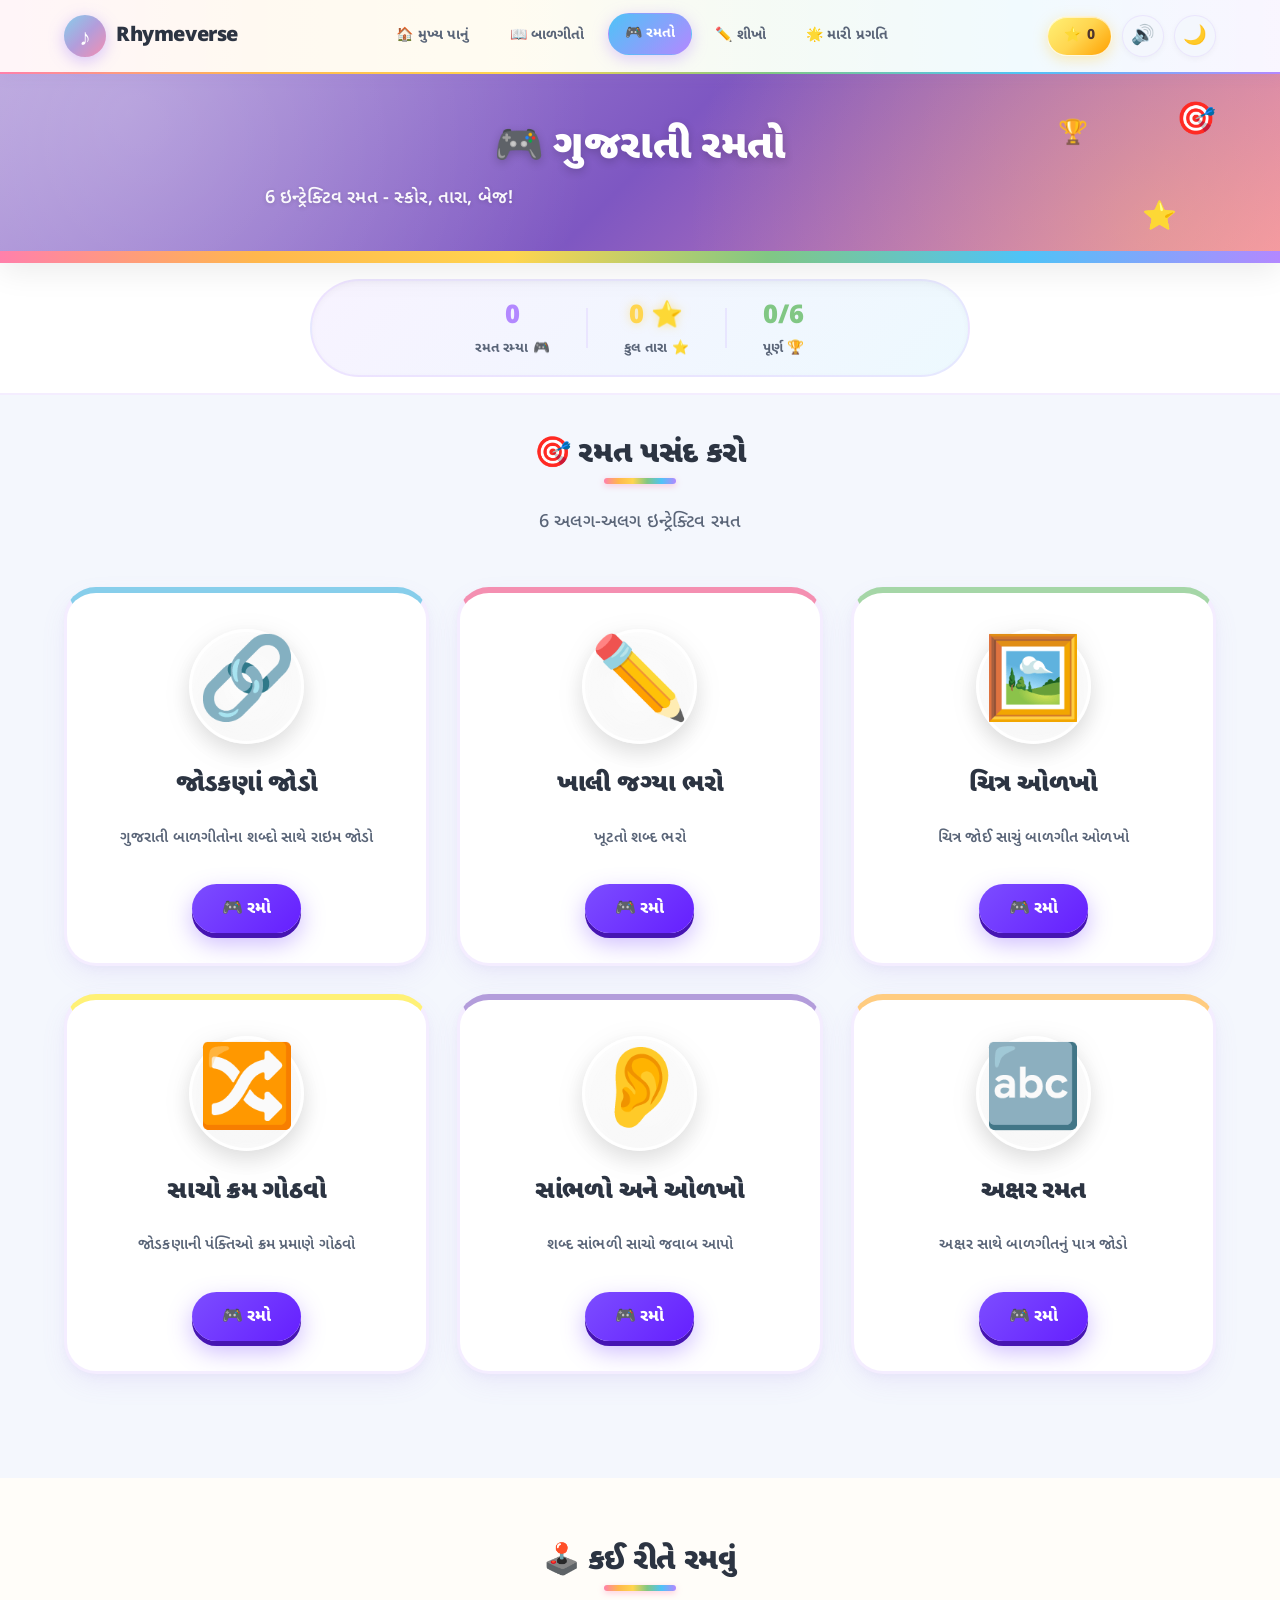
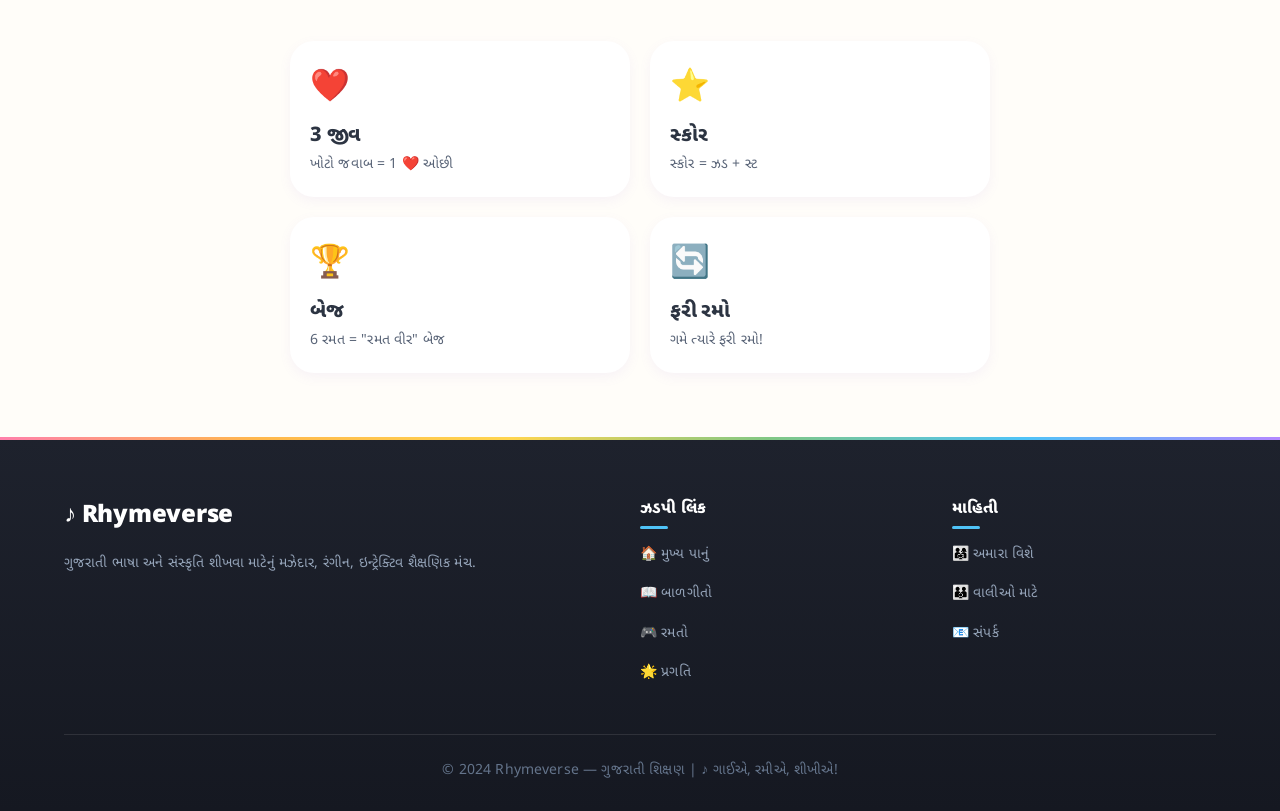
==== frontend/games.html @ 4040db45 "feat: initial commit - RhymeVerse Gujarati educational platform with frontend and backend architectu" ====
<!DOCTYPE html>
<html lang="gu">
<head>
  <meta charset="UTF-8">
  <meta name="viewport" content="width=device-width, initial-scale=1.0">
  <title>રમતો - Rhymeverse</title>
  <link rel="preconnect" href="https://fonts.googleapis.com">
  <link rel="preconnect" href="https://fonts.gstatic.com" crossorigin>
  <link href="https://fonts.googleapis.com/css2?family=Noto+Sans+Gujarati:wght@400;500;600;700;800&family=Noto+Serif+Gujarati:wght@400;700&display=swap" rel="stylesheet">
  <link rel="stylesheet" href="css/main.css">
  <link rel="stylesheet" href="css/animations.css">
  <link rel="stylesheet" href="css/components.css">
  <link rel="stylesheet" href="css/responsive.css">
</head>
<body>

<!-- NAVIGATION -->
<nav class="navbar">
  <div class="container">
    <a href="index.html" class="logo">
      <svg class="logo-icon" viewBox="0 0 40 40" fill="none">
        <circle cx="20" cy="20" r="20" fill="url(#lg4)"/>
        <text x="50%" y="56%" text-anchor="middle" dominant-baseline="middle" font-size="22" fill="white">♪</text>
        <defs><linearGradient id="lg4" x1="0" y1="0" x2="40" y2="40" gradientUnits="userSpaceOnUse">
          <stop stop-color="#87CEEB"/><stop offset="0.5" stop-color="#B39DDB"/><stop offset="1" stop-color="#F48FB1"/>
        </linearGradient></defs>
      </svg>
      Rhymeverse
    </a>
    <ul class="nav-links">
      <li><a href="index.html">🏠 મુખ્ય પાનું</a></li>
      <li><a href="rhymes.html">📖 બાળગીતો</a></li>
      <li><a href="games.html" class="active">🎮 રમતો</a></li>
      <li><a href="rhymes.html#learn">✏️ શીખો</a></li>
      <li><a href="progress.html">🌟 મારી પ્રગતિ</a></li>
    </ul>
    <div class="nav-actions">
      <div class="star-count">⭐ <span class="star-display-count">0</span></div>
      <button class="nav-btn" id="btn-sound" title="ધ્વનિ">🔊</button>
      <button class="nav-btn" id="btn-dark-mode" title="ડાર્ક મોડ">🌙</button>
      <button class="hamburger" id="hamburger" aria-label="Menu">
        <span></span><span></span><span></span>
      </button>
    </div>
  </div>
</nav>
<div class="mobile-menu" id="mobile-menu">
  <div class="mobile-menu-panel">
    <button class="mobile-menu-close" id="mobile-menu-close">✕</button>
    <a href="index.html">🏠 મુખ્ય પાનું</a>
    <a href="rhymes.html">📖 બાળગીતો</a>
    <a href="games.html">🎮 રમતો</a>
    <a href="rhymes.html#learn">✏️ શીખો</a>
    <a href="progress.html">🌟 મારી પ્રગતિ</a>
  </div>
</div>

<!-- PAGE HEADER -->
<div class="page-header" style="background: linear-gradient(135deg, #B39DDB, #7E57C2, #F48FB1);">
  <div class="container">
    <div style="position:relative;z-index:2;">
      <h1 style="font-size:2.5rem;">🎮 ગુજરાતી રમતો</h1>
      <p>6 ઇન્ટ્રેક્ટિવ રમત - સ્કોર, તારા, બેજ!</p>
    </div>
    <!-- Floating game icons -->
    <div style="position:absolute;top:20px;right:5%;font-size:32px;animation:float 3s ease-in-out infinite;">🎯</div>
    <div style="position:absolute;top:40px;right:15%;font-size:24px;animation:float 3s ease-in-out infinite 1s;">🏆</div>
    <div style="position:absolute;bottom:20px;right:8%;font-size:28px;animation:float 4s ease-in-out infinite 0.5s;">⭐</div>
  </div>
</div>

<!-- SCORE SUMMARY -->
<div class="game-hud-bar">
  <div class="container">
    <div class="game-hud-inner">
      <div style="text-align:center;">
        <div style="font-size:1.6rem;font-weight:900;color:var(--lavender);" id="total-games-played">0</div>
        <div style="font-size:0.85rem;font-weight:700;color:var(--text-secondary);">રમત રમ્યા 🎮</div>
      </div>
      <div style="width:2px;height:40px;background:var(--border-color);"></div>
      <div style="text-align:center;">
        <div style="font-size:1.6rem;font-weight:900;color:var(--yellow);text-shadow:0 0 10px rgba(255,213,79,0.5);" id="total-stars-games">0 ⭐</div>
        <div style="font-size:0.85rem;font-weight:700;color:var(--text-secondary);">કુલ તારા ⭐</div>
      </div>
      <div style="width:2px;height:40px;background:var(--border-color);"></div>
      <div style="text-align:center;">
        <div style="font-size:1.6rem;font-weight:900;color:var(--mint);" id="games-completed-count">0/6</div>
        <div style="font-size:0.85rem;font-weight:700;color:var(--text-secondary);">પૂર્ણ 🏆</div>
      </div>
    </div>
  </div>
</div>

<!-- GAMES GRID -->
<section style="background:var(--bg-secondary);padding:40px 0;">
  <div class="container">
    <div class="section-header">
      <h2 class="section-title">🎯 રમત પસંદ કરો</h2>
      <p class="section-subtitle">6 અલગ-અલગ ઇન્ટ્રેક્ટિવ રમત</p>
    </div>
    <div class="cards-grid stagger" id="games-grid">
      <!-- Filled by games.js -->
    </div>
  </div>
</section>

<!-- GAME AREA (hidden until a game is selected) -->
<section style="background:var(--bg-secondary);padding:0 0 64px;" id="game-area-section">
  <div class="container">
    <div id="game-area" style="display:none;"></div>
  </div>
</section>

<!-- HOW TO PLAY -->
<section style="background:var(--bg-primary);padding:64px 0;">
  <div class="container">
    <div class="section-header">
      <h2 class="section-title">🕹️ કઈ રીતે રમવું</h2>
    </div>
    <div style="display:grid;grid-template-columns:repeat(2,1fr);gap:20px;max-width:700px;margin:0 auto;">
      <div style="background:var(--bg-card);border-radius:var(--radius-lg);padding:20px;box-shadow:var(--shadow-sm);">
        <div style="font-size:32px;margin-bottom:8px;">❤️</div>
        <h4 style="color:var(--text-primary);margin-bottom:4px;">3 જીવ</h4>
        <p style="color:var(--text-secondary);font-size:0.875rem;">ખોટો જવાબ = 1 ❤️ ઓછી</p>
      </div>
      <div style="background:var(--bg-card);border-radius:var(--radius-lg);padding:20px;box-shadow:var(--shadow-sm);">
        <div style="font-size:32px;margin-bottom:8px;">⭐</div>
        <h4 style="color:var(--text-primary);margin-bottom:4px;">સ્કોર</h4>
        <p style="color:var(--text-secondary);font-size:0.875rem;">સ્કોર = ઝડ + સ્ટ</p>
      </div>
      <div style="background:var(--bg-card);border-radius:var(--radius-lg);padding:20px;box-shadow:var(--shadow-sm);">
        <div style="font-size:32px;margin-bottom:8px;">🏆</div>
        <h4 style="color:var(--text-primary);margin-bottom:4px;">બેજ</h4>
        <p style="color:var(--text-secondary);font-size:0.875rem;">6 રમત = "રમત વીર" બેજ</p>
      </div>
      <div style="background:var(--bg-card);border-radius:var(--radius-lg);padding:20px;box-shadow:var(--shadow-sm);">
        <div style="font-size:32px;margin-bottom:8px;">🔄</div>
        <h4 style="color:var(--text-primary);margin-bottom:4px;">ફરી રમો</h4>
        <p style="color:var(--text-secondary);font-size:0.875rem;">ગમે ત્યારે ફરી રમો!</p>
      </div>
    </div>
  </div>
</section>

<!-- FOOTER -->
<footer class="footer">
  <div class="container">
    <div class="footer-grid">
      <div>
        <div class="footer-logo">♪ Rhymeverse</div>
        <p class="footer-desc">ગુજરાતી ભાષા અને સંસ્કૃતિ શીખવા માટેનું મઝેદાર, રંગીન, ઇન્ટ્રેક્ટિવ શૈક્ષણિક મંચ.</p>
      </div>
      <div>
        <div class="footer-heading">ઝડપી લિંક</div>
        <ul class="footer-links">
          <li><a href="index.html">🏠 મુખ્ય પાનું</a></li>
          <li><a href="rhymes.html">📖 બાળગીતો</a></li>
          <li><a href="games.html">🎮 રમતો</a></li>
          <li><a href="progress.html">🌟 પ્રગતિ</a></li>
        </ul>
      </div>
      <div>
        <div class="footer-heading">માહિતી</div>
        <ul class="footer-links">
          <li><a href="#">👨‍👩‍👧 અમારા વિશે</a></li>
          <li><a href="#">👪 વાલીઓ માટે</a></li>
          <li><a href="#">📧 સંપર્ક</a></li>
        </ul>
      </div>
    </div>
    <div class="footer-bottom">
      &copy; 2024 Rhymeverse &mdash; ગુજરાતી શિક્ષણ | ♪ ગાઈએ, રમીએ, શીખીએ!
    </div>
  </div>
</footer>

<script src="js/data.js?v=2"></script>
<script src="js/app.js?v=2"></script>
<script src="js/components.js?v=2"></script>
<script src="js/games.js?v=2"></script>
<script>
  document.addEventListener('DOMContentLoaded', function() {
    // Update stats display
    const state = App.getState();
    const completedGames = Object.keys(state.completedGames || {});

    document.getElementById('total-games-played').textContent = completedGames.length;
    document.getElementById('total-stars-games').textContent = state.stars + ' ⭐';
    document.getElementById('games-completed-count').textContent = `${completedGames.length}/6`;
  });
</script>
</body>
</html>
---- frontend/css/main.css ----
/* main.css - Global styles, variables, typography */

@import url('https://fonts.googleapis.com/css2?family=Noto+Sans+Gujarati:wght@400;500;600;700;800;900&family=Noto+Serif+Gujarati:wght@400;700&display=swap');

:root {
  /* Playful Rainbow Pastel Palette */
  --sky: #4FC3F7;
  --sky-hover: #29B6F6;
  --sky-light: #E1F5FE;
  
  --lavender: #B388FF;
  --lavender-hover: #9575CD;
  --lavender-light: #EDE7F6;
  
  --pink: #FF80AB;
  --pink-hover: #FF4081;
  --pink-light: #FCE4EC;
  
  --yellow: #FFD54F;
  --yellow-hover: #FFCA28;
  --yellow-light: #FFF9C4;
  
  --mint: #81C784;
  --mint-hover: #66BB6A;
  --mint-light: #E8F5E9;
  
  --orange: #FFB74D;
  --orange-hover: #FFA726;
  --orange-light: #FFF3E0;
  
  --purple: #EA80FC;
  --peach: #FFCC80;
  --red: #FF8A80;
  --teal: #4DD0E1;
  --white: #FFFFFF;
  --dark: #2A2F3D;

  /* Typography */
  --font-guj: 'Noto Sans Gujarati', 'Noto Serif Gujarati', sans-serif;
  --font-size-xs: 0.75rem;
  --font-size-sm: 0.875rem;
  --font-size-md: 1rem;
  --font-size-lg: 1.125rem;
  --font-size-xl: 1.25rem;
  --font-size-2xl: 1.5rem;
  --font-size-3xl: 1.875rem;
  --font-size-4xl: 2.25rem;
  --font-size-5xl: 3.25rem;

  /* Squircles & Playful Shapes */
  --radius-xs: 6px;
  --radius-sm: 10px;
  --radius-md: 16px;
  --radius-lg: 24px;
  --radius-xl: 32px;
  --radius-full: 9999px;

  /* Soft Multi-Layer Colored Shadows */
  --shadow-sm: 0 4px 12px rgba(147, 112, 219, 0.08);
  --shadow-md: 0 10px 28px -4px rgba(147, 112, 219, 0.12), 0 4px 10px -2px rgba(147, 112, 219, 0.06);
  --shadow-lg: 0 18px 42px -6px rgba(147, 112, 219, 0.18), 0 8px 18px -4px rgba(147, 112, 219, 0.1);
  --shadow-xl: 0 24px 60px -8px rgba(147, 112, 219, 0.22);
  --shadow-glow: 0 0 25px rgba(179, 136, 255, 0.4);

  --transition: 0.28s cubic-bezier(0.34, 1.3, 0.64, 1);
  --transition-smooth: 0.3s ease;

  /* Light mode defaults */
  --bg-primary: #FFFDF9;
  --bg-secondary: #F4F7FD;
  --bg-card: #FFFFFF;
  --text-primary: #2C3442;
  --text-secondary: #5A6578;
  --text-muted: #8E9AAB;
  --border-color: rgba(179, 136, 255, 0.15);
  --border-color-hover: rgba(179, 136, 255, 0.4);
  --nav-bg: rgba(255, 255, 255, 0.92);

  /* Rainbow Accents */
  --rainbow-bar: linear-gradient(90deg, #FF80AB 0%, #FFB74D 20%, #FFD54F 40%, #81C784 60%, #4FC3F7 80%, #B388FF 100%);
  --rainbow-soft: linear-gradient(135deg, rgba(255,128,171,0.12) 0%, rgba(255,213,79,0.12) 25%, rgba(129,199,132,0.12) 50%, rgba(79,195,247,0.12) 75%, rgba(179,136,255,0.12) 100%);
  --hero-gradient: linear-gradient(135deg, #7C4DFF 0%, #448AFF 35%, #00E5FF 70%, #69F0AE 100%);
  --page-gradient: linear-gradient(135deg, #7C4DFF 0%, #B388FF 40%, #FF80AB 100%);
}

/* Dark mode: magical starry night */
body.dark-mode {
  --bg-primary: #151324;
  --bg-secondary: #1E1A34;
  --bg-card: #272242;
  --text-primary: #F8FAFC;
  --text-secondary: #CBD5E1;
  --text-muted: #94A3B8;
  --border-color: rgba(179, 136, 255, 0.22);
  --border-color-hover: rgba(179, 136, 255, 0.5);
  --nav-bg: rgba(21, 19, 36, 0.94);
  --hero-gradient: linear-gradient(135deg, #241D4F 0%, #1A284E 50%, #1F384C 100%);
  --page-gradient: linear-gradient(135deg, #2A1B54 0%, #3B205A 50%, #4A244E 100%);
  --shadow-sm: 0 4px 14px rgba(0,0,0,0.3);
  --shadow-md: 0 10px 30px rgba(0,0,0,0.45);
  --shadow-lg: 0 18px 45px rgba(0,0,0,0.55);
}

/* Large text mode */
body.large-text {
  font-size: 115%;
}

*, *::before, *::after {
  box-sizing: border-box;
  margin: 0;
  padding: 0;
}

html {
  scroll-behavior: smooth;
}

body {
  font-family: var(--font-guj);
  background-color: var(--bg-primary);
  background-image: radial-gradient(circle at 18px 18px, rgba(179, 136, 255, 0.05) 2px, transparent 0);
  background-size: 36px 36px;
  color: var(--text-primary);
  line-height: 1.7;
  letter-spacing: 0.01em;
  text-rendering: optimizeLegibility;
  -webkit-font-smoothing: antialiased;
  transition: background-color var(--transition-smooth), color var(--transition-smooth);
  overflow-x: hidden;
}

/* Typography */
h1, h2, h3, h4, h5, h6 {
  font-family: var(--font-guj);
  font-weight: 800;
  line-height: 1.3;
  color: var(--text-primary);
  letter-spacing: -0.01em;
}

h1 { font-size: var(--font-size-4xl); }
h2 { font-size: var(--font-size-3xl); }
h3 { font-size: var(--font-size-2xl); }
h4 { font-size: var(--font-size-xl); }
h5 { font-size: var(--font-size-lg); }
h6 { font-size: var(--font-size-md); }

p { color: var(--text-secondary); }

a {
  text-decoration: none;
  color: inherit;
  transition: color var(--transition);
}

img { max-width: 100%; display: block; }

button {
  font-family: var(--font-guj);
  cursor: pointer;
  border: none;
  outline: none;
  transition: all var(--transition);
  user-select: none;
}

button:focus-visible {
  outline: 3px solid var(--lavender);
  outline-offset: 3px;
}

/* Layout */
.container {
  max-width: 1200px;
  margin: 0 auto;
  padding: 0 24px;
}

section {
  padding: 64px 0;
}

/* Navigation Bar with Rainbow Accent */
.navbar {
  position: sticky;
  top: 0;
  z-index: 1000;
  background: var(--nav-bg);
  backdrop-filter: blur(16px);
  -webkit-backdrop-filter: blur(16px);
  border-bottom: 2px solid transparent;
  background-image: linear-gradient(var(--nav-bg), var(--nav-bg)), var(--rainbow-bar);
  background-origin: border-box;
  background-clip: padding-box, border-box;
  box-shadow: var(--shadow-sm);
  transition: background var(--transition);
}

.navbar .container {
  display: flex;
  align-items: center;
  gap: 16px;
  height: 72px;
}

.logo {
  display: flex;
  align-items: center;
  gap: 10px;
  font-size: var(--font-size-xl);
  font-weight: 900;
  color: var(--text-primary);
  text-decoration: none;
  flex-shrink: 0;
  letter-spacing: -0.02em;
  transition: transform var(--transition);
}

.logo:hover {
  transform: scale(1.05);
}

.logo-icon {
  width: 42px;
  height: 42px;
  filter: drop-shadow(0 4px 8px rgba(124, 77, 255, 0.3));
  transition: transform 0.4s ease;
}

.logo:hover .logo-icon {
  transform: rotate(15deg) scale(1.1);
}

.nav-links {
  display: flex;
  align-items: center;
  gap: 6px;
  list-style: none;
  flex: 1;
  justify-content: center;
}

.nav-links a {
  display: inline-flex;
  align-items: center;
  gap: 6px;
  padding: 8px 16px;
  border-radius: var(--radius-full);
  font-size: var(--font-size-sm);
  font-weight: 700;
  color: var(--text-secondary);
  transition: all var(--transition);
  border: 1px solid transparent;
}

.nav-links a:hover {
  color: var(--lavender-hover);
  background: var(--lavender-light);
  transform: translateY(-2px);
}

.nav-links a.active {
  background: linear-gradient(135deg, #4FC3F7 0%, #B388FF 100%);
  color: #fff;
  box-shadow: 0 4px 16px rgba(179, 136, 255, 0.4);
  transform: translateY(-2px);
}

.nav-actions {
  display: flex;
  align-items: center;
  gap: 10px;
  flex-shrink: 0;
}

.nav-btn {
  display: flex;
  align-items: center;
  justify-content: center;
  width: 42px;
  height: 42px;
  border-radius: var(--radius-full);
  background: var(--bg-secondary);
  font-size: 19px;
  transition: all var(--transition);
  border: 1.5px solid var(--border-color);
  box-shadow: 0 2px 6px rgba(0,0,0,0.04);
}

.nav-btn:hover {
  background: var(--lavender-light);
  border-color: var(--lavender);
  transform: translateY(-2px) scale(1.08);
  box-shadow: var(--shadow-sm);
}

.nav-btn:active {
  transform: translateY(1px) scale(0.95);
}

.hamburger {
  display: none;
  flex-direction: column;
  gap: 5px;
  width: 42px;
  height: 42px;
  align-items: center;
  justify-content: center;
  border-radius: var(--radius-md);
  background: var(--bg-secondary);
  border: 1.5px solid var(--border-color);
}

.hamburger span {
  display: block;
  width: 22px;
  height: 2.5px;
  background: var(--text-primary);
  border-radius: 2px;
  transition: all var(--transition);
}

/* Mobile menu */
.mobile-menu {
  display: none;
  position: fixed;
  inset: 0;
  background: rgba(21, 19, 36, 0.6);
  backdrop-filter: blur(8px);
  z-index: 1200;
}

.mobile-menu.open {
  display: block;
}

.mobile-menu-panel {
  position: absolute;
  top: 0;
  right: 0;
  width: 300px;
  height: 100%;
  background: var(--bg-card);
  box-shadow: var(--shadow-xl);
  padding: 28px 24px;
  display: flex;
  flex-direction: column;
  gap: 10px;
  animation: slideInRight 0.35s cubic-bezier(0.34, 1.3, 0.64, 1);
  border-left: 3px solid var(--lavender);
}

.mobile-menu-panel a {
  display: flex;
  align-items: center;
  gap: 10px;
  padding: 14px 18px;
  border-radius: var(--radius-md);
  font-size: var(--font-size-md);
  font-weight: 700;
  color: var(--text-primary);
  transition: all var(--transition);
  background: var(--bg-secondary);
}

.mobile-menu-panel a:hover {
  background: linear-gradient(135deg, var(--sky-light), var(--lavender-light));
  color: var(--lavender-hover);
  transform: translateX(-4px);
}

.mobile-menu-close {
  align-self: flex-end;
  background: var(--bg-secondary);
  border: 1.5px solid var(--border-color);
  border-radius: var(--radius-full);
  width: 38px;
  height: 38px;
  font-size: 18px;
  cursor: pointer;
  margin-bottom: 16px;
  color: var(--text-primary);
  display: flex;
  align-items: center;
  justify-content: center;
  transition: all var(--transition);
}

.mobile-menu-close:hover {
  background: var(--pink-light);
  color: var(--pink);
  transform: rotate(90deg);
}

/* Hero Section */
.hero {
  position: relative;
  background: radial-gradient(circle at 85% 20%, rgba(255, 213, 79, 0.35) 0%, transparent 45%),
              radial-gradient(circle at 15% 80%, rgba(255, 128, 171, 0.3) 0%, transparent 45%),
              linear-gradient(135deg, #7C4DFF 0%, #448AFF 40%, #00E5FF 75%, #69F0AE 100%);
  background-size: 150% 150%;
  animation: rainbowShift 16s ease infinite;
  overflow: hidden;
  padding: 80px 0 100px;
  min-height: 600px;
  display: flex;
  align-items: center;
}

.hero::after {
  content: '';
  position: absolute;
  bottom: 0;
  left: 0;
  right: 0;
  height: 24px;
  background: radial-gradient(ellipse at 50% 100%, rgba(255, 255, 255, 0.25) 0%, transparent 70%);
  pointer-events: none;
}

.hero-content {
  display: grid;
  grid-template-columns: 1.1fr 0.9fr;
  gap: 48px;
  align-items: center;
}

.hero-text {
  z-index: 2;
}

.hero-badge {
  display: inline-flex;
  align-items: center;
  gap: 8px;
  background: rgba(255, 255, 255, 0.25);
  backdrop-filter: blur(12px);
  -webkit-backdrop-filter: blur(12px);
  border: 1.5px solid rgba(255, 255, 255, 0.6);
  border-radius: var(--radius-full);
  padding: 8px 22px;
  font-size: var(--font-size-sm);
  font-weight: 700;
  color: #FFFFFF;
  margin-bottom: 20px;
  box-shadow: 0 4px 16px rgba(0, 0, 0, 0.1);
  animation: slideIn 0.6s ease;
}

.hero-title {
  font-size: 3.5rem;
  font-weight: 900;
  color: #FFFFFF;
  text-shadow: 0 4px 16px rgba(44, 28, 92, 0.35);
  margin-bottom: 18px;
  letter-spacing: -0.02em;
  line-height: 1.25;
  animation: slideIn 0.6s ease 0.1s both;
}

.hero-subtitle {
  font-size: 1.35rem;
  color: rgba(255, 255, 255, 0.95);
  text-shadow: 0 2px 6px rgba(0, 0, 0, 0.15);
  margin-bottom: 34px;
  font-weight: 600;
  line-height: 1.6;
  animation: slideIn 0.6s ease 0.2s both;
}

.hero-buttons {
  display: flex;
  gap: 18px;
  flex-wrap: wrap;
  animation: slideIn 0.6s ease 0.3s both;
}

.btn-hero-learn {
  background: linear-gradient(135deg, #00E676 0%, #00C853 100%);
  color: #FFFFFF !important;
  box-shadow: 0 6px 0 #009624, 0 12px 28px rgba(0, 200, 83, 0.45);
  font-size: 1.15rem;
  padding: 16px 36px;
  border-radius: var(--radius-full);
}

.btn-hero-learn:hover {
  background: linear-gradient(135deg, #69F0AE 0%, #00E676 100%);
  transform: translateY(-4px) scale(1.04);
  box-shadow: 0 10px 0 #009624, 0 18px 36px rgba(0, 200, 83, 0.55);
}

.btn-hero-learn:active {
  transform: translateY(4px) scale(0.98);
  box-shadow: 0 2px 0 #009624, 0 4px 10px rgba(0, 200, 83, 0.3);
}

.btn-hero-games {
  background: linear-gradient(135deg, #FF4081 0%, #E91E63 100%);
  color: #FFFFFF !important;
  box-shadow: 0 6px 0 #C2185B, 0 12px 28px rgba(233, 30, 99, 0.45);
  font-size: 1.15rem;
  padding: 16px 36px;
  border-radius: var(--radius-full);
}

.btn-hero-games:hover {
  background: linear-gradient(135deg, #FF80AB 0%, #FF4081 100%);
  transform: translateY(-4px) scale(1.04);
  box-shadow: 0 10px 0 #C2185B, 0 18px 36px rgba(233, 30, 99, 0.55);
}

.btn-hero-games:active {
  transform: translateY(4px) scale(0.98);
  box-shadow: 0 2px 0 #C2185B, 0 4px 10px rgba(233, 30, 99, 0.3);
}

.hero-features-row {
  display: flex;
  align-items: center;
  gap: 12px;
  margin-top: 26px;
  flex-wrap: wrap;
}

.hero-feature-chip {
  display: inline-flex;
  align-items: center;
  gap: 6px;
  padding: 8px 16px;
  border-radius: var(--radius-full);
  background: rgba(255, 255, 255, 0.22);
  backdrop-filter: blur(8px);
  border: 1px solid rgba(255, 255, 255, 0.5);
  color: #FFFFFF;
  font-size: 0.88rem;
  font-weight: 700;
  box-shadow: 0 2px 8px rgba(0, 0, 0, 0.08);
}

.hero-illustration {
  position: relative;
  z-index: 2;
  animation: float 4s ease-in-out infinite;
  filter: drop-shadow(0 16px 32px rgba(44, 28, 92, 0.25));
}

/* Floating elements */
.floating-elements {
  position: absolute;
  inset: 0;
  pointer-events: none;
  overflow: hidden;
}

.float-star, .float-cloud, .float-note {
  position: absolute;
  animation: float 3s ease-in-out infinite;
  filter: drop-shadow(0 2px 6px rgba(0,0,0,0.15));
}

/* Page Header Banners (Rhymes, Games, Progress) */
.page-header {
  position: relative;
  padding: 58px 0 68px;
  overflow: hidden;
  box-shadow: 0 8px 30px rgba(0, 0, 0, 0.08);
}

.page-header::before {
  content: '';
  position: absolute;
  inset: 0;
  background-image: radial-gradient(circle at 15% 30%, rgba(255, 255, 255, 0.25) 20px, transparent 21px),
                    radial-gradient(circle at 85% 70%, rgba(255, 255, 255, 0.2) 32px, transparent 33px);
  background-size: 160px 160px;
  pointer-events: none;
}

.page-header::after {
  content: '';
  position: absolute;
  bottom: 0;
  left: 0;
  right: 0;
  height: 12px;
  background: var(--rainbow-bar);
}

.page-header h1 {
  font-size: 2.8rem;
  font-weight: 900;
  color: #FFFFFF;
  text-shadow: 0 3px 12px rgba(0, 0, 0, 0.2);
  margin-bottom: 10px;
  letter-spacing: -0.01em;
}

.page-header p {
  font-size: 1.25rem;
  color: rgba(255, 255, 255, 0.95);
  text-shadow: 0 1px 4px rgba(0, 0, 0, 0.15);
  font-weight: 600;
  max-width: 650px;
}

.rhyme-detail-hero {
  position: relative;
  padding: 54px 0 64px;
  overflow: hidden;
  box-shadow: 0 8px 30px rgba(0, 0, 0, 0.08);
}

.rhyme-detail-hero::after {
  content: '';
  position: absolute;
  bottom: 0;
  left: 0;
  right: 0;
  height: 12px;
  background: var(--rainbow-bar);
}

.rhyme-detail-hero h1 {
  color: #FFFFFF !important;
  font-size: 2.5rem;
  font-weight: 900;
  text-shadow: 0 3px 12px rgba(0, 0, 0, 0.2);
}

/* Game HUD Bar */
.game-hud-bar {
  background: var(--bg-card);
  border-bottom: 2.5px solid var(--border-color);
  padding: 16px 0;
  box-shadow: var(--shadow-sm);
}

.game-hud-inner {
  display: flex;
  align-items: center;
  justify-content: center;
  gap: 36px;
  background: linear-gradient(135deg, rgba(179, 136, 255, 0.1) 0%, rgba(79, 195, 247, 0.1) 100%);
  border: 2px solid var(--border-color);
  border-radius: var(--radius-full);
  padding: 14px 40px;
  max-width: 660px;
  margin: 0 auto;
  box-shadow: inset 0 2px 6px rgba(0, 0, 0, 0.03);
}

body.dark-mode .game-hud-inner {
  background: rgba(255, 255, 255, 0.05);
}

/* Section Headers */
.section-header {
  text-align: center;
  margin-bottom: 48px;
  position: relative;
}

.section-badge {
  display: inline-flex;
  align-items: center;
  gap: 6px;
  padding: 6px 18px;
  border-radius: var(--radius-full);
  background: linear-gradient(135deg, rgba(179, 136, 255, 0.15) 0%, rgba(79, 195, 247, 0.15) 100%);
  border: 1.5px solid var(--border-color);
  color: var(--lavender-hover);
  font-size: var(--font-size-xs);
  font-weight: 800;
  letter-spacing: 0.04em;
  margin-bottom: 12px;
}

body.dark-mode .section-badge {
  color: #B388FF;
  background: rgba(179, 136, 255, 0.2);
}

.section-title {
  font-size: var(--font-size-3xl);
  font-weight: 900;
  color: var(--text-primary);
  margin-bottom: 12px;
  position: relative;
  display: inline-block;
  letter-spacing: -0.01em;
}

.section-title::after {
  content: '';
  position: absolute;
  bottom: -10px;
  left: 50%;
  transform: translateX(-50%);
  width: 72px;
  height: 6px;
  background: var(--rainbow-bar);
  border-radius: var(--radius-full);
  box-shadow: 0 2px 6px rgba(255, 128, 171, 0.4);
}

.section-subtitle {
  font-size: var(--font-size-lg);
  color: var(--text-secondary);
  margin-top: 22px;
  font-weight: 500;
}

/* Search bar */
.search-container {
  position: relative;
  max-width: 520px;
  margin: 0 auto 32px;
}

.search-input {
  width: 100%;
  padding: 16px 24px 16px 58px;
  border: 2.5px solid var(--border-color);
  border-radius: var(--radius-full);
  font-family: var(--font-guj);
  font-size: var(--font-size-md);
  font-weight: 600;
  background: var(--bg-card);
  color: var(--text-primary);
  transition: all var(--transition);
  box-shadow: var(--shadow-sm);
}

.search-input:hover {
  border-color: var(--border-color-hover);
}

.search-input:focus {
  outline: none;
  border-color: var(--lavender);
  box-shadow: 0 0 0 5px rgba(179, 136, 255, 0.25), var(--shadow-md);
  transform: translateY(-2px);
}

.search-icon {
  position: absolute;
  left: 22px;
  top: 50%;
  transform: translateY(-50%);
  font-size: 22px;
  pointer-events: none;
}

/* Tactile 3D Buttons */
.btn {
  display: inline-flex;
  align-items: center;
  justify-content: center;
  gap: 10px;
  padding: 14px 28px;
  border-radius: var(--radius-full);
  font-family: var(--font-guj);
  font-size: var(--font-size-md);
  font-weight: 800;
  cursor: pointer;
  border: none;
  transition: all var(--transition);
  text-decoration: none;
  white-space: nowrap;
  position: relative;
  user-select: none;
}

.btn:active {
  transform: translateY(3px) scale(0.98);
}

.btn-mint {
  background: linear-gradient(135deg, #66BB6A 0%, #43A047 100%);
  color: #FFFFFF;
  box-shadow: 0 6px 18px rgba(67, 160, 71, 0.35), 0 3px 0 #2E7D32;
}

.btn-mint:hover {
  background: linear-gradient(135deg, #81C784 0%, #4CAF50 100%);
  transform: translateY(-3px);
  box-shadow: 0 10px 24px rgba(67, 160, 71, 0.45), 0 5px 0 #2E7D32;
}

.btn-mint:active {
  transform: translateY(2px);
  box-shadow: 0 3px 10px rgba(67, 160, 71, 0.3), 0 1px 0 #2E7D32;
}

.btn-pink {
  background: linear-gradient(135deg, #FF4081 0%, #E91E63 100%);
  color: #FFFFFF;
  box-shadow: 0 6px 18px rgba(233, 30, 99, 0.35), 0 3px 0 #C2185B;
}

.btn-pink:hover {
  background: linear-gradient(135deg, #FF80AB 0%, #F06292 100%);
  transform: translateY(-3px);
  box-shadow: 0 10px 24px rgba(233, 30, 99, 0.45), 0 5px 0 #C2185B;
}

.btn-pink:active {
  transform: translateY(2px);
  box-shadow: 0 3px 10px rgba(233, 30, 99, 0.3), 0 1px 0 #C2185B;
}

.btn-sky {
  background: linear-gradient(135deg, #29B6F6 0%, #0288D1 100%);
  color: #FFFFFF;
  box-shadow: 0 6px 18px rgba(2, 136, 209, 0.35), 0 3px 0 #0277BD;
}

.btn-sky:hover {
  background: linear-gradient(135deg, #4FC3F7 0%, #03A9F4 100%);
  transform: translateY(-3px);
  box-shadow: 0 10px 24px rgba(2, 136, 209, 0.45), 0 5px 0 #0277BD;
}

.btn-sky:active {
  transform: translateY(2px);
  box-shadow: 0 3px 10px rgba(2, 136, 209, 0.3), 0 1px 0 #0277BD;
}

.btn-lavender {
  background: linear-gradient(135deg, #9575CD 0%, #7E57C2 100%);
  color: #FFFFFF;
  box-shadow: 0 6px 18px rgba(126, 87, 194, 0.35), 0 3px 0 #5E35B1;
}

.btn-lavender:hover {
  background: linear-gradient(135deg, #B388FF 0%, #7C4DFF 100%);
  transform: translateY(-3px);
  box-shadow: 0 10px 24px rgba(126, 87, 194, 0.45), 0 5px 0 #5E35B1;
}

.btn-lavender:active {
  transform: translateY(2px);
  box-shadow: 0 3px 10px rgba(126, 87, 194, 0.3), 0 1px 0 #5E35B1;
}

.btn-orange {
  background: linear-gradient(135deg, #FFA726 0%, #FB8C00 100%);
  color: #FFFFFF;
  box-shadow: 0 6px 18px rgba(251, 140, 0, 0.35), 0 3px 0 #E65100;
}

.btn-orange:hover {
  background: linear-gradient(135deg, #FFB74D 0%, #FF9800 100%);
  transform: translateY(-3px);
  box-shadow: 0 10px 24px rgba(251, 140, 0, 0.45), 0 5px 0 #E65100;
}

.btn-yellow {
  background: linear-gradient(135deg, #FFD54F 0%, #FFB300 100%);
  color: #4E342E;
  box-shadow: 0 6px 18px rgba(255, 179, 0, 0.35), 0 3px 0 #F57F17;
}

.btn-yellow:hover {
  background: linear-gradient(135deg, #FFE082 0%, #FFCA28 100%);
  transform: translateY(-3px);
  box-shadow: 0 10px 24px rgba(255, 179, 0, 0.45), 0 5px 0 #F57F17;
}

.btn-outline {
  background: rgba(255, 255, 255, 0.85);
  backdrop-filter: blur(8px);
  border: 2px solid var(--border-color);
  color: var(--text-primary);
  box-shadow: var(--shadow-sm);
}

.btn-outline:hover {
  border-color: var(--lavender);
  color: var(--lavender-hover);
  background: #FFFFFF;
  transform: translateY(-3px);
  box-shadow: var(--shadow-md);
}

.btn-sm {
  padding: 8px 18px;
  font-size: var(--font-size-sm);
}

.btn-lg {
  padding: 16px 36px;
  font-size: var(--font-size-xl);
}

.btn-icon {
  width: 44px;
  height: 44px;
  padding: 0;
  border-radius: var(--radius-full);
  display: inline-flex;
  align-items: center;
  justify-content: center;
  font-size: 20px;
}

/* Cards Grid */
.cards-grid {
  display: grid;
  grid-template-columns: repeat(auto-fill, minmax(310px, 1fr));
  gap: 28px;
}

.cards-grid-3 {
  display: grid;
  grid-template-columns: repeat(3, 1fr);
  gap: 28px;
}

/* Footer */
.footer {
  background: linear-gradient(180deg, #1E222D 0%, #151821 100%);
  border-top: 3px solid transparent;
  background-image: linear-gradient(180deg, #1E222D, #151821), var(--rainbow-bar);
  background-origin: border-box;
  background-clip: padding-box, border-box;
  color: #CBD5E1;
  padding: 56px 0 28px;
  margin-top: 0;
}

body.dark-mode .footer {
  background: #0D1017;
}

.footer-grid {
  display: grid;
  grid-template-columns: 2fr 1fr 1fr;
  gap: 48px;
  margin-bottom: 48px;
}

.footer-logo {
  display: flex;
  align-items: center;
  gap: 10px;
  font-size: var(--font-size-2xl);
  font-weight: 900;
  color: #FFFFFF;
  margin-bottom: 14px;
  letter-spacing: -0.01em;
}

.footer-desc {
  color: #94A3B8;
  font-size: var(--font-size-sm);
  line-height: 1.8;
  max-width: 440px;
}

.footer-heading {
  color: #FFFFFF;
  font-weight: 800;
  font-size: var(--font-size-md);
  margin-bottom: 18px;
  position: relative;
  display: inline-block;
}

.footer-heading::after {
  content: '';
  position: absolute;
  bottom: -6px;
  left: 0;
  width: 28px;
  height: 3px;
  border-radius: var(--radius-full);
  background: var(--sky);
}

.footer-links {
  list-style: none;
  display: flex;
  flex-direction: column;
  gap: 12px;
}

.footer-links a {
  color: #94A3B8;
  font-size: var(--font-size-sm);
  transition: all var(--transition);
  display: inline-block;
}

.footer-links a:hover {
  color: var(--sky);
  transform: translateX(4px);
}

.footer-bottom {
  border-top: 1px solid rgba(255, 255, 255, 0.1);
  padding-top: 24px;
  text-align: center;
  font-size: var(--font-size-sm);
  color: #64748B;
}

/* Star Counter in Nav */
.star-count {
  display: inline-flex;
  align-items: center;
  gap: 6px;
  background: linear-gradient(135deg, #FFF176 0%, #FFD54F 50%, #FFA000 100%);
  color: #4E342E;
  font-weight: 800;
  padding: 7px 16px;
  border-radius: var(--radius-full);
  font-size: var(--font-size-sm);
  box-shadow: 0 4px 14px rgba(255, 213, 79, 0.4), inset 0 1px 0 rgba(255, 255, 255, 0.6);
  border: 1.5px solid rgba(255, 255, 255, 0.8);
  transition: transform var(--transition);
}

.star-count:hover {
  transform: scale(1.08);
}

/* Toast Notifications */
.toast-container {
  position: fixed;
  bottom: 24px;
  right: 24px;
  z-index: 9999;
  display: flex;
  flex-direction: column;
  gap: 12px;
}

.toast {
  background: var(--bg-card);
  border-left: 5px solid var(--mint);
  border-radius: var(--radius-md);
  padding: 16px 22px;
  box-shadow: var(--shadow-xl);
  font-size: var(--font-size-sm);
  font-weight: 700;
  color: var(--text-primary);
  display: flex;
  align-items: center;
  gap: 12px;
  animation: slideIn 0.4s ease, fadeOut 0.4s ease 2.6s forwards;
  min-width: 250px;
  max-width: 380px;
  border: 1px solid var(--border-color);
}

.toast.success { border-left-color: var(--mint); }
.toast.error { border-left-color: var(--red); }
.toast.info { border-left-color: var(--sky); }
.toast.star { border-left-color: var(--yellow); }

@keyframes fadeOut {
  from { opacity: 1; transform: translateX(0); }
  to { opacity: 0; transform: translateX(20px); }
}

/* Badges */
.badge-chip {
  display: inline-flex;
  align-items: center;
  gap: 6px;
  padding: 5px 14px;
  border-radius: var(--radius-full);
  font-size: var(--font-size-xs);
  font-weight: 800;
  background: var(--bg-secondary);
  color: var(--text-secondary);
  border: 1px solid var(--border-color);
  letter-spacing: 0.02em;
}

/* Emoji heading decoration */
.emoji-h {
  font-size: 1.3em;
  margin-right: 8px;
  vertical-align: middle;
}

/* Progress bar */
.progress-bar-wrap {
  background: rgba(0, 0, 0, 0.06);
  border-radius: var(--radius-full);
  height: 12px;
  overflow: hidden;
  box-shadow: inset 0 2px 4px rgba(0, 0, 0, 0.06);
}

body.dark-mode .progress-bar-wrap {
  background: rgba(255, 255, 255, 0.1);
}

.progress-bar-fill {
  height: 100%;
  border-radius: var(--radius-full);
  background: var(--rainbow-bar);
  background-size: 200% 100%;
  animation: rainbowShift 4s linear infinite;
  transition: width 0.6s cubic-bezier(0.34, 1.3, 0.64, 1);
}

/* Page Header (inner pages) */
.page-header {
  background: var(--page-gradient);
  position: relative;
  overflow: hidden;
  padding: 56px 0;
  text-align: center;
  color: #FFFFFF;
}

.page-header::before {
  content: '';
  position: absolute;
  inset: 0;
  background: radial-gradient(circle at 10% 20%, rgba(255, 255, 255, 0.2) 0%, transparent 40%),
              radial-gradient(circle at 90% 80%, rgba(255, 213, 79, 0.25) 0%, transparent 40%);
  pointer-events: none;
}

.page-header h1 {
  color: #FFFFFF;
  font-size: var(--font-size-4xl);
  font-weight: 900;
  text-shadow: 0 3px 10px rgba(0, 0, 0, 0.2);
  letter-spacing: -0.01em;
}

.page-header p {
  color: rgba(255, 255, 255, 0.95);
  font-size: var(--font-size-lg);
  font-weight: 600;
  margin-top: 10px;
}

/* Filter tabs */
.filter-tabs {
  display: flex;
  flex-wrap: wrap;
  gap: 10px;
  justify-content: center;
  margin-bottom: 34px;
}

.filter-tab {
  padding: 10px 22px;
  border-radius: var(--radius-full);
  font-family: var(--font-guj);
  font-size: var(--font-size-sm);
  font-weight: 700;
  background: var(--bg-card);
  color: var(--text-secondary);
  border: 2px solid var(--border-color);
  cursor: pointer;
  transition: all var(--transition);
  box-shadow: var(--shadow-sm);
}

.filter-tab:hover {
  border-color: var(--lavender);
  color: var(--lavender-hover);
  transform: translateY(-2px);
  box-shadow: var(--shadow-md);
}

.filter-tab.active {
  background: linear-gradient(135deg, #4FC3F7 0%, #B388FF 100%);
  color: #FFFFFF;
  border-color: transparent;
  box-shadow: 0 6px 18px rgba(179, 136, 255, 0.4);
  transform: translateY(-2px);
}

/* Modal overlay */
.modal-overlay {
  position: fixed;
  inset: 0;
  background: rgba(21, 19, 36, 0.6);
  backdrop-filter: blur(8px);
  z-index: 2000;
  display: flex;
  align-items: center;
  justify-content: center;
  padding: 24px;
  animation: fadeIn 0.3s ease;
}

@keyframes fadeIn {
  from { opacity: 0; }
  to { opacity: 1; }
}

.modal-box {
  background: var(--bg-card);
  border-radius: var(--radius-xl);
  padding: 36px;
  max-width: 500px;
  width: 100%;
  box-shadow: var(--shadow-xl);
  border: 2px solid var(--border-color);
  animation: popIn 0.35s cubic-bezier(0.34, 1.56, 0.64, 1);
}

/* Stat card */
.stat-card {
  background: var(--bg-card);
  border-radius: var(--radius-lg);
  padding: 28px 20px;
  box-shadow: var(--shadow-md);
  text-align: center;
  border: 2px solid var(--border-color);
  border-top: 6px solid var(--sky);
  transition: all var(--transition);
  position: relative;
  overflow: hidden;
}

.stat-card:hover {
  transform: translateY(-4px);
  box-shadow: var(--shadow-lg);
}

.stat-value {
  font-size: var(--font-size-4xl);
  font-weight: 900;
  color: var(--text-primary);
  line-height: 1.1;
  letter-spacing: -0.02em;
}

.stat-label {
  font-size: var(--font-size-sm);
  font-weight: 700;
  color: var(--text-secondary);
  margin-top: 8px;
}

/* Toast notifications */
.toast-container {
  position: fixed;
  bottom: 24px;
  right: 24px;
  z-index: 9999;
  display: flex;
  flex-direction: column;
  gap: 12px;
}

.toast {
  background: var(--bg-card);
  border-left: 4px solid var(--mint);
  border-radius: var(--radius-md);
  padding: 16px 20px;
  box-shadow: var(--shadow-lg);
  font-size: var(--font-size-sm);
  font-weight: 600;
  color: var(--text-primary);
  display: flex;
  align-items: center;
  gap: 10px;
  animation: slideIn 0.4s ease, fadeOut 0.4s ease 2.6s forwards;
  min-width: 240px;
  max-width: 360px;
}

.toast.success { border-color: var(--mint); }
.toast.error { border-color: var(--red); }
.toast.info { border-color: var(--sky); }
.toast.star { border-color: var(--yellow); }

@keyframes fadeOut {
  from { opacity: 1; transform: translateX(0); }
  to { opacity: 0; transform: translateX(20px); }
}

/* Badges */
.badge-chip {
  display: inline-flex;
  align-items: center;
  gap: 6px;
  padding: 4px 12px;
  border-radius: var(--radius-full);
  font-size: var(--font-size-xs);
  font-weight: 700;
  background: var(--bg-secondary);
  color: var(--text-secondary);
}

/* Emoji heading decoration */
.emoji-h {
  font-size: 1.4em;
  margin-right: 8px;
}

/* Progress bar */
.progress-bar-wrap {
  background: var(--border-color);
  border-radius: var(--radius-full);
  height: 10px;
  overflow: hidden;
}

.progress-bar-fill {
  height: 100%;
  border-radius: var(--radius-full);
  background: linear-gradient(90deg, var(--sky), var(--lavender));
  transition: width 0.5s ease;
}

/* Page header (for inner pages) */
.page-header {
  background: var(--hero-gradient);
  padding: 48px 0;
  text-align: center;
  color: #fff;
}


/* Modal overlay */
.modal-overlay {
  position: fixed;
  inset: 0;
  background: rgba(0,0,0,0.5);
  z-index: 2000;
  display: flex;
  align-items: center;
  justify-content: center;
  padding: 24px;
  animation: fadeIn 0.3s ease;
}

@keyframes fadeIn {
  from { opacity: 0; }
  to { opacity: 1; }
}

.modal-box {
  background: var(--bg-card);
  border-radius: var(--radius-xl);
  padding: 32px;
  max-width: 500px;
  width: 100%;
  box-shadow: var(--shadow-xl);
  animation: popIn 0.3s cubic-bezier(0.34, 1.56, 0.64, 1);
}

/* Stat card */
.stat-card {
  background: var(--bg-card);
  border-radius: var(--radius-lg);
  padding: 24px;
  box-shadow: var(--shadow-md);
  text-align: center;
  border-top: 5px solid var(--sky);
}

.stat-value {
  font-size: var(--font-size-4xl);
  font-weight: 800;
  color: var(--text-primary);
}

.stat-label {
  font-size: var(--font-size-sm);
  color: var(--text-secondary);
  margin-top: 4px;
}

/* Utility classes */
.text-center { text-align: center; }
.text-left { text-align: left; }
.flex { display: flex; }
.flex-center { display: flex; align-items: center; justify-content: center; }
.flex-between { display: flex; align-items: center; justify-content: space-between; }
.flex-col { display: flex; flex-direction: column; }
.gap-8 { gap: 8px; }
.gap-16 { gap: 16px; }
.gap-24 { gap: 24px; }
.mt-8 { margin-top: 8px; }
.mt-16 { margin-top: 16px; }
.mt-24 { margin-top: 24px; }
.mt-32 { margin-top: 32px; }
.mb-8 { margin-bottom: 8px; }
.mb-16 { margin-bottom: 16px; }
.mb-24 { margin-bottom: 24px; }
.mb-32 { margin-bottom: 32px; }
.hidden { display: none !important; }
.w-full { width: 100%; }
.rounded-full { border-radius: var(--radius-full); }
---- frontend/css/animations.css ----
/* animations.css - All keyframe animations */

/* Core animations */
@keyframes float {
  0%, 100% { transform: translateY(0px); }
  50% { transform: translateY(-15px); }
}

@keyframes floatSlow {
  0%, 100% { transform: translateY(0px) rotate(0deg); }
  50% { transform: translateY(-20px) rotate(5deg); }
}

@keyframes spin {
  from { transform: rotate(0deg); }
  to { transform: rotate(360deg); }
}

@keyframes spinSlow {
  from { transform: rotate(0deg); }
  to { transform: rotate(360deg); }
}

@keyframes bounce {
  0%, 100% { transform: translateY(0); animation-timing-function: cubic-bezier(0, 0, 0.2, 1); }
  50% { transform: translateY(-20px); animation-timing-function: cubic-bezier(0.8, 0, 1, 1); }
}

@keyframes sparkle {
  0%, 100% { opacity: 1; transform: scale(1) rotate(0deg); }
  25% { opacity: 0.7; transform: scale(1.2) rotate(45deg); }
  50% { opacity: 0.5; transform: scale(1.3) rotate(90deg); }
  75% { opacity: 0.7; transform: scale(1.1) rotate(135deg); }
}

@keyframes shake {
  0%, 100% { transform: translateX(0); }
  10%, 90% { transform: translateX(-4px); }
  20%, 80% { transform: translateX(6px); }
  30%, 70% { transform: translateX(-8px); }
  40%, 60% { transform: translateX(8px); }
  50% { transform: translateX(-6px); }
}

@keyframes slideIn {
  from { opacity: 0; transform: translateY(30px); }
  to { opacity: 1; transform: translateY(0); }
}

@keyframes slideInLeft {
  from { opacity: 0; transform: translateX(-30px); }
  to { opacity: 1; transform: translateX(0); }
}

@keyframes slideInRight {
  from { opacity: 0; transform: translateX(30px); }
  to { opacity: 1; transform: translateX(0); }
}

@keyframes slideUp {
  from { opacity: 0; transform: translateY(40px); }
  to { opacity: 1; transform: translateY(0); }
}

@keyframes popIn {
  from { transform: scale(0); opacity: 0; }
  50% { transform: scale(1.08); }
  to { transform: scale(1); opacity: 1; }
}

@keyframes popBounce {
  0% { transform: scale(0.5); opacity: 0; }
  60% { transform: scale(1.15); opacity: 1; }
  80% { transform: scale(0.95); }
  100% { transform: scale(1); }
}

@keyframes pulse {
  0%, 100% { transform: scale(1); }
  50% { transform: scale(1.05); }
}

@keyframes pulseSoft {
  0%, 100% { opacity: 1; }
  50% { opacity: 0.7; }
}

@keyframes heartBeat {
  0% { transform: scale(1); }
  14% { transform: scale(1.3); }
  28% { transform: scale(1); }
  42% { transform: scale(1.3); }
  70% { transform: scale(1); }
}

@keyframes ripple {
  0% { transform: scale(0); opacity: 1; }
  100% { transform: scale(4); opacity: 0; }
}

@keyframes wave {
  0%, 60%, 100% { transform: initial; }
  30% { transform: translateY(-8px); }
}

@keyframes twinkle {
  0%, 100% { opacity: 1; transform: scale(1); }
  50% { opacity: 0.3; transform: scale(0.8); }
}

@keyframes rainbow {
  0% { color: #FF6B6B; }
  16% { color: #FFD93D; }
  33% { color: #6BCB77; }
  50% { color: #4D96FF; }
  66% { color: #C77DFF; }
  83% { color: #FF6BFF; }
  100% { color: #FF6B6B; }
}

@keyframes gradientShift {
  0% { background-position: 0% 50%; }
  50% { background-position: 100% 50%; }
  100% { background-position: 0% 50%; }
}

@keyframes drawLine {
  from { stroke-dashoffset: 1000; }
  to { stroke-dashoffset: 0; }
}

@keyframes fadeInScale {
  from { opacity: 0; transform: scale(0.8); }
  to { opacity: 1; transform: scale(1); }
}

@keyframes correctAnswer {
  0% { background: inherit; }
  30% { background: #A5D6A7; transform: scale(1.05); }
  60% { background: #A5D6A7; }
  100% { background: inherit; transform: scale(1); }
}

@keyframes wrongAnswer {
  0%, 100% { background: inherit; }
  20%, 60% { background: #EF9A9A; }
  40%, 80% { transform: translateX(-8px); }
  30%, 70% { transform: translateX(8px); }
}

@keyframes starPop {
  0% { transform: scale(0) rotate(-180deg); opacity: 0; }
  60% { transform: scale(1.3) rotate(20deg); opacity: 1; }
  80% { transform: scale(0.9) rotate(-10deg); }
  100% { transform: scale(1) rotate(0deg); }
}

@keyframes confettiFall {
  0% { transform: translateY(-100px) rotate(0deg); opacity: 1; }
  100% { transform: translateY(100vh) rotate(720deg); opacity: 0; }
}

@keyframes cloudDrift {
  0% { transform: translateX(-120px); opacity: 0; }
  10% { opacity: 1; }
  90% { opacity: 1; }
  100% { transform: translateX(calc(100vw + 120px)); opacity: 0; }
}

@keyframes musicNote {
  0% { transform: translateY(0) rotate(0deg); opacity: 1; }
  100% { transform: translateY(-80px) rotate(30deg); opacity: 0; }
}

@keyframes lineHighlight {
  0% { background: transparent; color: inherit; }
  50% { background: rgba(135,206,235,0.3); color: #37474F; border-radius: 8px; }
  100% { background: rgba(135,206,235,0.15); color: inherit; }
}

/* Animation utility classes */
.animate-float { animation: float 3s ease-in-out infinite; }
.animate-float-slow { animation: floatSlow 4s ease-in-out infinite; }
.animate-bounce { animation: bounce 1s ease-in-out infinite; }
.animate-spin { animation: spin 1s linear infinite; }
.animate-spin-slow { animation: spinSlow 8s linear infinite; }
.animate-sparkle { animation: sparkle 2s ease-in-out infinite; }
.animate-pulse { animation: pulse 2s ease-in-out infinite; }
.animate-pulse-soft { animation: pulseSoft 2s ease-in-out infinite; }
.animate-twinkle { animation: twinkle 1.5s ease-in-out infinite; }
.animate-heartbeat { animation: heartBeat 1.3s ease-in-out; }
.animate-rainbow { animation: rainbow 3s linear infinite; }
.animate-slide-in { animation: slideIn 0.6s ease both; }
.animate-pop-in { animation: popIn 0.4s cubic-bezier(0.34, 1.56, 0.64, 1); }
.animate-shake { animation: shake 0.5s ease-in-out; }

/* Staggered children animations */
.stagger > *:nth-child(1) { animation-delay: 0s; }
.stagger > *:nth-child(2) { animation-delay: 0.1s; }
.stagger > *:nth-child(3) { animation-delay: 0.2s; }
.stagger > *:nth-child(4) { animation-delay: 0.3s; }
.stagger > *:nth-child(5) { animation-delay: 0.4s; }
.stagger > *:nth-child(6) { animation-delay: 0.5s; }

/* Hover animations */
.hover-float:hover { transform: translateY(-8px); transition: transform 0.3s ease; }
.hover-pop:hover { transform: scale(1.05); transition: transform 0.3s ease; }
.hover-spin:hover { animation: spin 0.5s linear; }

/* Game-specific animations */
.correct-flash {
  animation: correctAnswer 0.8s ease forwards;
}

.wrong-flash {
  animation: wrongAnswer 0.6s ease forwards;
}

.star-pop {
  animation: starPop 0.6s cubic-bezier(0.34, 1.56, 0.64, 1) forwards;
}

/* Note floating animation for hero */
.music-float-1 { animation: musicNote 3s ease-in-out infinite; }
.music-float-2 { animation: musicNote 3s ease-in-out infinite 0.5s; }
.music-float-3 { animation: musicNote 3s ease-in-out infinite 1s; }
.music-float-4 { animation: musicNote 3s ease-in-out infinite 1.5s; }

/* Hero floating shapes */
.hero-star-1 { animation: sparkle 2s ease-in-out infinite; }
.hero-star-2 { animation: sparkle 2s ease-in-out infinite 0.7s; }
.hero-cloud-1 { animation: float 5s ease-in-out infinite; }
.hero-cloud-2 { animation: float 6s ease-in-out infinite 1s; }

/* Playful child-friendly micro-interactions */
@keyframes wiggle {
  0%, 100% { transform: rotate(0deg); }
  25% { transform: rotate(-6deg); }
  75% { transform: rotate(6deg); }
}

@keyframes rubberBand {
  0% { transform: scale(1); }
  30% { transform: scale3d(1.25, 0.75, 1); }
  40% { transform: scale3d(0.75, 1.25, 1); }
  50% { transform: scale3d(1.15, 0.85, 1); }
  65% { transform: scale3d(0.95, 1.05, 1); }
  75% { transform: scale3d(1.05, 0.95, 1); }
  100% { transform: scale(1); }
}

@keyframes rainbowShift {
  0% { background-position: 0% 50%; }
  50% { background-position: 100% 50%; }
  100% { background-position: 0% 50%; }
}

@keyframes shimmerSweep {
  0% { transform: translateX(-100%); }
  100% { transform: translateX(200%); }
}

@keyframes glowPulse {
  0%, 100% {
    box-shadow: 0 0 15px rgba(167, 139, 250, 0.4), 0 0 30px rgba(96, 165, 250, 0.2);
  }
  50% {
    box-shadow: 0 0 25px rgba(244, 114, 182, 0.6), 0 0 45px rgba(251, 191, 36, 0.3);
  }
}

@keyframes bubbleFloat {
  0%, 100% { transform: translateY(0) scale(1); }
  50% { transform: translateY(-8px) scale(1.02); }
}

.animate-wiggle { animation: wiggle 1s ease-in-out infinite; }
.animate-rubber { animation: rubberBand 0.8s ease; }
.animate-bubble { animation: bubbleFloat 3s ease-in-out infinite; }
.animate-glow { animation: glowPulse 3s ease-in-out infinite; }
---- frontend/css/components.css ----
/* components.css - Reusable component styles */

/* ===== STORYBOOK RHYME CARDS ===== */
.rhyme-card {
  background: var(--bg-card);
  border-radius: 28px;
  padding: 22px;
  box-shadow: inset 6px 0 0 rgba(0, 0, 0, 0.05), var(--shadow-md);
  transition: transform var(--transition), box-shadow var(--transition), border-color var(--transition);
  border: 3px solid var(--border-color);
  position: relative;
  overflow: hidden;
  display: flex;
  flex-direction: column;
  gap: 14px;
}

/* Storybook Ribbon Bookmark in Corner */
.rhyme-card::after {
  content: '⭐';
  position: absolute;
  top: 14px;
  right: 16px;
  font-size: 15px;
  width: 34px;
  height: 34px;
  background: rgba(255, 255, 255, 0.95);
  border-radius: 50%;
  display: flex;
  align-items: center;
  justify-content: center;
  box-shadow: 0 4px 10px rgba(0, 0, 0, 0.1);
  border: 2px solid rgba(255, 213, 79, 0.8);
  z-index: 3;
  transition: transform var(--transition);
}

.rhyme-card:hover {
  transform: translateY(-10px) rotate(-0.5deg) scale(1.02);
  box-shadow: inset 6px 0 0 rgba(0, 0, 0, 0.06), var(--shadow-xl);
  border-color: var(--border-color-hover);
}

.rhyme-card:hover::after {
  transform: scale(1.15) rotate(15deg);
  background: #FFF9C4;
}

/* Distinctive Storybook Pastel Identity per Category */
.rhyme-card[data-category="પ્રાણીઓ"] {
  background: linear-gradient(180deg, #E0F7FA 0%, #FFFFFF 38%);
  border-color: #80DEEA;
}
.rhyme-card[data-category="પ્રાણીઓ"] .rhyme-card-illustration {
  background: radial-gradient(circle at 50% 40%, rgba(255,255,255,0.9) 0%, #B2EBF2 100%);
  border-color: #80DEEA;
}
.rhyme-card[data-category="પ્રાણીઓ"] .rhyme-card-category {
  background: linear-gradient(135deg, #26C6DA, #00ACC1);
  color: #FFFFFF;
}

.rhyme-card[data-category="પક્ષીઓ"] {
  background: linear-gradient(180deg, #E8F5E9 0%, #FFFFFF 38%);
  border-color: #A5D6A7;
}
.rhyme-card[data-category="પક્ષીઓ"] .rhyme-card-illustration {
  background: radial-gradient(circle at 50% 40%, rgba(255,255,255,0.9) 0%, #C8E6C9 100%);
  border-color: #A5D6A7;
}
.rhyme-card[data-category="પક્ષીઓ"] .rhyme-card-category {
  background: linear-gradient(135deg, #66BB6A, #43A047);
  color: #FFFFFF;
}

.rhyme-card[data-category="ચાંદ-તારા"] {
  background: linear-gradient(180deg, #EDE7F6 0%, #FFFFFF 38%);
  border-color: #CE93D8;
}
.rhyme-card[data-category="ચાંદ-તારા"] .rhyme-card-illustration {
  background: radial-gradient(circle at 50% 40%, rgba(255,255,255,0.9) 0%, #D1C4E9 100%);
  border-color: #CE93D8;
}
.rhyme-card[data-category="ચાંદ-તારા"] .rhyme-card-category {
  background: linear-gradient(135deg, #AB47BC, #8E24AA);
  color: #FFFFFF;
}

.rhyme-card[data-category="પ્રકૃતિ"] {
  background: linear-gradient(180deg, #E1F5FE 0%, #FFFFFF 38%);
  border-color: #90CAF9;
}
.rhyme-card[data-category="પ્રકૃતિ"] .rhyme-card-illustration {
  background: radial-gradient(circle at 50% 40%, rgba(255,255,255,0.9) 0%, #BBDEFB 100%);
  border-color: #90CAF9;
}
.rhyme-card[data-category="પ્રકૃતિ"] .rhyme-card-category {
  background: linear-gradient(135deg, #42A5F5, #1E88E5);
  color: #FFFFFF;
}

.rhyme-card[data-category="શરીર"] {
  background: linear-gradient(180deg, #FFF3E0 0%, #FFFFFF 38%);
  border-color: #FFCC80;
}
.rhyme-card[data-category="શરીર"] .rhyme-card-illustration {
  background: radial-gradient(circle at 50% 40%, rgba(255,255,255,0.9) 0%, #FFE0B2 100%);
  border-color: #FFCC80;
}
.rhyme-card[data-category="શરીર"] .rhyme-card-category {
  background: linear-gradient(135deg, #FFA726, #FB8C00);
  color: #FFFFFF;
}

.rhyme-card[data-category="સંબંધો"] {
  background: linear-gradient(180deg, #FCE4EC 0%, #FFFFFF 38%);
  border-color: #F48FB1;
}
.rhyme-card[data-category="સંબંધો"] .rhyme-card-illustration {
  background: radial-gradient(circle at 50% 40%, rgba(255,255,255,0.9) 0%, #F8BBD0 100%);
  border-color: #F48FB1;
}
.rhyme-card[data-category="સંબંધો"] .rhyme-card-category {
  background: linear-gradient(135deg, #EC407A, #D81B60);
  color: #FFFFFF;
}

.rhyme-card[data-category="કક્કો"] {
  background: linear-gradient(180deg, #FFFDE7 0%, #FFFFFF 38%);
  border-color: #FFF59D;
}
.rhyme-card[data-category="કક્કો"] .rhyme-card-illustration {
  background: radial-gradient(circle at 50% 40%, rgba(255,255,255,0.9) 0%, #FFF9C4 100%);
  border-color: #FFF59D;
}
.rhyme-card[data-category="કક્કો"] .rhyme-card-category {
  background: linear-gradient(135deg, #FFCA28, #FFA000);
  color: #4E342E;
}

/* Dark mode adjustment for cards */
body.dark-mode .rhyme-card {
  background: var(--bg-card) !important;
}
body.dark-mode .rhyme-card-preview {
  background: rgba(255, 255, 255, 0.06) !important;
  color: var(--text-primary) !important;
}

/* Large Illustrated Storybook Frame */
.rhyme-card-illustration {
  width: 100%;
  height: 170px;
  border-radius: 20px;
  display: flex;
  align-items: center;
  justify-content: center;
  position: relative;
  overflow: hidden;
  border: 2px solid rgba(255, 255, 255, 0.8);
  box-shadow: inset 0 3px 8px rgba(0, 0, 0, 0.05), 0 4px 12px rgba(0,0,0,0.04);
}

.rhyme-card-illustration span {
  font-size: 82px;
  display: inline-block;
  transition: transform var(--transition);
  filter: drop-shadow(0 10px 16px rgba(0, 0, 0, 0.14));
}

.rhyme-card:hover .rhyme-card-illustration span {
  animation: wiggle 0.6s ease;
  transform: scale(1.15);
}

.rhyme-card-header {
  display: flex;
  align-items: center;
  justify-content: space-between;
  gap: 10px;
}

.rhyme-card-title {
  font-size: 1.45rem;
  font-weight: 900;
  color: var(--text-primary);
  line-height: 1.3;
  letter-spacing: -0.01em;
}

.rhyme-card-category {
  display: inline-flex;
  align-items: center;
  gap: 5px;
  padding: 6px 14px;
  border-radius: var(--radius-full);
  font-size: var(--font-size-xs);
  font-weight: 800;
  flex-shrink: 0;
  box-shadow: 0 2px 6px rgba(0, 0, 0, 0.12);
  letter-spacing: 0.02em;
}

/* Storybook Poem Scroll Quote */
.rhyme-card-preview {
  background: rgba(255, 255, 255, 0.92);
  border: 2px dashed rgba(179, 136, 255, 0.4);
  border-radius: 16px;
  padding: 12px 16px;
  font-size: 1rem;
  font-weight: 600;
  color: #334155;
  line-height: 1.75;
  white-space: pre-line;
  flex: 1;
  box-shadow: inset 0 2px 4px rgba(0, 0, 0, 0.02);
}

.rhyme-card-actions {
  display: flex;
  align-items: center;
  gap: 10px;
  flex-wrap: wrap;
  margin-top: 4px;
  padding-top: 12px;
  border-top: 1.5px solid rgba(179, 136, 255, 0.15);
}

/* 3D Play Button */
.btn-play {
  display: inline-flex;
  align-items: center;
  gap: 8px;
  padding: 11px 20px;
  border-radius: var(--radius-full);
  font-family: var(--font-guj);
  font-size: 0.95rem;
  font-weight: 800;
  background: linear-gradient(135deg, #00E676 0%, #00C853 100%);
  color: #FFFFFF;
  border: none;
  cursor: pointer;
  transition: all var(--transition);
  box-shadow: 0 5px 0 #009624, 0 8px 18px rgba(0, 200, 83, 0.35);
}

.btn-play:hover {
  background: linear-gradient(135deg, #69F0AE 0%, #00E676 100%);
  transform: translateY(-2px) scale(1.04);
  box-shadow: 0 7px 0 #009624, 0 12px 22px rgba(0, 200, 83, 0.45);
}

.btn-play:active {
  transform: translateY(3px);
  box-shadow: 0 1px 0 #009624, 0 2px 6px rgba(0, 200, 83, 0.2);
}

.btn-play.playing {
  background: linear-gradient(135deg, #FF4081 0%, #E91E63 100%);
  box-shadow: 0 5px 0 #C2185B, 0 8px 18px rgba(233, 30, 99, 0.4);
  animation: pulseSoft 1.5s infinite;
}

/* 3D Learn Button */
.btn-learn {
  display: inline-flex;
  align-items: center;
  gap: 8px;
  padding: 11px 20px;
  border-radius: var(--radius-full);
  font-family: var(--font-guj);
  font-size: 0.95rem;
  font-weight: 800;
  background: linear-gradient(135deg, #7C4DFF 0%, #651FFF 100%);
  color: #FFFFFF;
  text-decoration: none;
  border: none;
  cursor: pointer;
  transition: all var(--transition);
  box-shadow: 0 5px 0 #4615B2, 0 8px 18px rgba(101, 31, 255, 0.35);
}

.btn-learn:hover {
  background: linear-gradient(135deg, #B388FF 0%, #7C4DFF 100%);
  transform: translateY(-2px) scale(1.04);
  box-shadow: 0 7px 0 #4615B2, 0 12px 22px rgba(101, 31, 255, 0.45);
}

.btn-learn:active {
  transform: translateY(3px);
  box-shadow: 0 1px 0 #4615B2, 0 2px 6px rgba(101, 31, 255, 0.2);
}

/* 3D Golden Star Favorite Button */
.btn-favorite {
  display: inline-flex;
  align-items: center;
  justify-content: center;
  width: 44px;
  height: 44px;
  border-radius: var(--radius-full);
  background: #FFF9C4;
  border: 2.5px solid #FFD54F;
  font-size: 22px;
  cursor: pointer;
  transition: all var(--transition);
  flex-shrink: 0;
  margin-left: auto;
  box-shadow: 0 4px 0 #FFB300, 0 4px 10px rgba(255, 179, 0, 0.25);
}

.btn-favorite:hover {
  background: #FFF59D;
  transform: scale(1.15) rotate(10deg);
  box-shadow: 0 6px 0 #FFB300, 0 8px 16px rgba(255, 179, 0, 0.35);
}

.btn-favorite:active {
  transform: translateY(2px) scale(1.05);
  box-shadow: 0 1px 0 #FFB300;
}

.btn-favorite.active {
  background: linear-gradient(135deg, #FFF176 0%, #FFD54F 100%);
  border-color: #FFA000;
  box-shadow: 0 4px 0 #FF8F00, 0 6px 16px rgba(255, 160, 0, 0.45);
  animation: heartBeat 0.5s ease;
}

/* ===== WHIMSICAL CARNIVAL CATEGORY CARDS ===== */
.category-grid {
  display: grid;
  grid-template-columns: repeat(7, 1fr);
  gap: 16px;
  justify-items: center;
}

.category-card {
  display: flex;
  flex-direction: column;
  align-items: center;
  gap: 12px;
  padding: 24px 14px 20px;
  border-radius: 24px;
  background: var(--bg-card);
  border: 3px solid var(--border-color);
  cursor: pointer;
  transition: all var(--transition);
  text-align: center;
  width: 100%;
  min-width: 110px;
  box-shadow: var(--shadow-sm);
  font-family: var(--font-guj);
  position: relative;
  overflow: hidden;
}

.category-card::after {
  content: '';
  position: absolute;
  bottom: 0;
  left: 0;
  right: 0;
  height: 5px;
  background: var(--rainbow-bar);
  opacity: 0;
  transition: opacity 0.3s ease;
}

.category-card:hover {
  transform: translateY(-10px) scale(1.06);
  box-shadow: 0 16px 36px rgba(179, 136, 255, 0.25);
  border-color: var(--lavender);
  background: linear-gradient(180deg, rgba(237, 231, 246, 0.4) 0%, var(--bg-card) 60%);
}

.category-card:hover::after {
  opacity: 1;
}

.category-card:hover .category-emoji {
  animation: rubberBand 0.8s ease;
}

.category-card.active {
  background: linear-gradient(135deg, #4FC3F7 0%, #B388FF 100%);
  color: #FFFFFF;
  border-color: transparent;
  box-shadow: 0 12px 32px rgba(179, 136, 255, 0.5);
  transform: translateY(-6px);
}

.category-emoji {
  font-size: 46px;
  line-height: 1;
  filter: drop-shadow(0 6px 10px rgba(0, 0, 0, 0.1));
  transition: transform var(--transition);
}

.category-label {
  font-size: 0.92rem;
  font-weight: 800;
  color: var(--text-primary);
  transition: color var(--transition);
  letter-spacing: -0.01em;
}

.category-card.active .category-label {
  color: #FFFFFF;
}

/* ===== DAILY CHALLENGE WIDGET ===== */
.daily-challenge {
  background: radial-gradient(circle at 90% 10%, rgba(255, 255, 255, 0.3) 0%, transparent 50%),
              linear-gradient(135deg, #FFF176 0%, #FFD54F 50%, #FFB74D 100%);
  border-radius: var(--radius-xl);
  padding: 36px;
  position: relative;
  overflow: hidden;
  box-shadow: var(--shadow-lg), 0 8px 0 #FFA000;
  border: 2px solid rgba(255, 255, 255, 0.6);
}

.daily-challenge::before {
  content: '⭐';
  position: absolute;
  top: -15px;
  right: -15px;
  font-size: 120px;
  opacity: 0.12;
  pointer-events: none;
}

.daily-challenge-header {
  display: flex;
  align-items: center;
  justify-content: space-between;
  margin-bottom: 18px;
}

.daily-challenge-badge {
  display: inline-flex;
  align-items: center;
  gap: 8px;
  background: rgba(255, 255, 255, 0.6);
  backdrop-filter: blur(8px);
  border-radius: var(--radius-full);
  padding: 8px 18px;
  font-size: var(--font-size-xs);
  font-weight: 800;
  color: #4E342E;
  border: 1px solid rgba(255, 255, 255, 0.8);
  box-shadow: 0 2px 6px rgba(0, 0, 0, 0.06);
}

.daily-challenge-title {
  font-size: var(--font-size-2xl);
  font-weight: 900;
  color: #3E2723;
  margin-bottom: 10px;
  letter-spacing: -0.01em;
}

.daily-challenge-task {
  font-size: var(--font-size-lg);
  color: #4E342E;
  margin-bottom: 24px;
  font-weight: 600;
  line-height: 1.5;
}

.daily-challenge-reward {
  display: inline-flex;
  align-items: center;
  gap: 8px;
  background: rgba(255, 255, 255, 0.7);
  border-radius: var(--radius-full);
  padding: 8px 18px;
  font-weight: 800;
  color: #3E2723;
  box-shadow: 0 2px 6px rgba(0, 0, 0, 0.06);
}

/* ===== INTERACTIVE MINI-GAME ENTRANCES ===== */
.game-card {
  background: var(--bg-card);
  border-radius: 32px;
  padding: 36px 24px 30px;
  box-shadow: var(--shadow-md);
  transition: all var(--transition);
  cursor: pointer;
  text-align: center;
  border: 3.5px solid var(--border-color);
  position: relative;
  overflow: hidden;
  display: flex;
  flex-direction: column;
  align-items: center;
}

.game-card:hover {
  transform: translateY(-10px) scale(1.03);
  box-shadow: 0 20px 45px -8px rgba(124, 77, 255, 0.3);
  border-color: var(--border-color-hover);
}

.game-card-emoji {
  font-size: 80px;
  width: 115px;
  height: 115px;
  border-radius: 50%;
  background: radial-gradient(circle, rgba(255,255,255,0.95) 0%, rgba(255,255,255,0.4) 100%);
  border: 3px solid rgba(255, 255, 255, 0.9);
  box-shadow: 0 10px 24px rgba(0, 0, 0, 0.08);
  display: flex;
  align-items: center;
  justify-content: center;
  margin: 0 auto 20px;
  transition: transform var(--transition);
  filter: drop-shadow(0 6px 12px rgba(0, 0, 0, 0.1));
}

.game-card:hover .game-card-emoji {
  animation: rubberBand 0.8s ease;
}

.game-card-title {
  font-size: 1.55rem;
  font-weight: 900;
  color: var(--text-primary);
  margin-bottom: 10px;
  letter-spacing: -0.01em;
}

.game-card-desc {
  font-size: 0.95rem;
  color: var(--text-secondary);
  margin-bottom: 24px;
  line-height: 1.6;
  font-weight: 600;
  background: rgba(255, 255, 255, 0.7);
  padding: 10px 16px;
  border-radius: var(--radius-md);
  flex: 1;
}

body.dark-mode .game-card-desc {
  background: rgba(255, 255, 255, 0.06);
  color: var(--text-secondary);
}

.game-card-btn {
  display: inline-flex;
  align-items: center;
  gap: 8px;
  padding: 13px 30px;
  border-radius: var(--radius-full);
  font-family: var(--font-guj);
  font-size: 1.05rem;
  font-weight: 800;
  background: linear-gradient(135deg, #7C4DFF 0%, #651FFF 100%);
  color: #FFFFFF;
  border: none;
  cursor: pointer;
  transition: all var(--transition);
  box-shadow: 0 5px 0 #4615B2, 0 10px 24px rgba(124, 77, 255, 0.4);
}

.game-card-btn:hover {
  background: linear-gradient(135deg, #B388FF 0%, #7C4DFF 100%);
  transform: translateY(-3px) scale(1.05);
  box-shadow: 0 8px 0 #4615B2, 0 16px 30px rgba(124, 77, 255, 0.5);
}

.game-card-btn:active {
  transform: translateY(3px);
  box-shadow: 0 1px 0 #4615B2, 0 4px 10px rgba(124, 77, 255, 0.3);
}

/* ===== GAME AREA ===== */
.game-area {
  background: var(--bg-card);
  border-radius: var(--radius-xl);
  padding: 36px;
  box-shadow: var(--shadow-xl);
  margin-top: 28px;
  border: 2.5px solid var(--border-color);
}

.game-header {
  display: flex;
  align-items: center;
  justify-content: space-between;
  margin-bottom: 28px;
  flex-wrap: wrap;
  gap: 16px;
  padding-bottom: 16px;
  border-bottom: 2px solid var(--border-color);
}

.game-title {
  font-size: var(--font-size-2xl);
  font-weight: 900;
  color: var(--text-primary);
  letter-spacing: -0.01em;
}

.game-stats {
  display: flex;
  align-items: center;
  gap: 18px;
}

.game-lives {
  display: flex;
  gap: 4px;
  font-size: 22px;
  filter: drop-shadow(0 2px 4px rgba(244, 67, 54, 0.2));
}

.game-score {
  font-size: var(--font-size-xl);
  font-weight: 900;
  color: var(--lavender-hover);
  background: var(--bg-secondary);
  padding: 6px 16px;
  border-radius: var(--radius-full);
  border: 1px solid var(--border-color);
}

.game-progress {
  margin-bottom: 28px;
}

.game-progress-label {
  display: flex;
  justify-content: space-between;
  font-size: var(--font-size-sm);
  font-weight: 700;
  color: var(--text-secondary);
  margin-bottom: 8px;
}

/* MCQ options: Chunky 3D Tactile Buttons */
.options-grid {
  display: grid;
  grid-template-columns: repeat(3, 1fr);
  gap: 16px;
  margin-top: 24px;
}

.option-btn {
  display: flex;
  align-items: center;
  justify-content: center;
  padding: 18px 16px;
  border-radius: var(--radius-md);
  font-family: var(--font-guj);
  font-size: 1.15rem;
  font-weight: 800;
  background: var(--bg-secondary);
  color: var(--text-primary);
  border: 2px solid var(--border-color);
  box-shadow: 0 4px 0 rgba(0, 0, 0, 0.08);
  cursor: pointer;
  transition: all var(--transition);
  text-align: center;
  min-height: 68px;
  user-select: none;
}

.option-btn:hover:not(:disabled) {
  background: linear-gradient(135deg, #B388FF 0%, #7C4DFF 100%);
  color: #FFFFFF;
  border-color: transparent;
  transform: translateY(-3px);
  box-shadow: 0 8px 18px rgba(124, 77, 255, 0.35), 0 3px 0 #5E35B1;
}

.option-btn:active:not(:disabled) {
  transform: translateY(3px);
  box-shadow: 0 1px 0 rgba(0, 0, 0, 0.1);
}

.option-btn.correct {
  background: linear-gradient(135deg, #66BB6A 0%, #43A047 100%) !important;
  color: #FFFFFF !important;
  border-color: transparent !important;
  box-shadow: 0 6px 18px rgba(67, 160, 71, 0.4) !important;
  animation: pulse 0.5s ease;
}

.option-btn.wrong {
  background: linear-gradient(135deg, #EF5350 0%, #E53935 100%) !important;
  color: #FFFFFF !important;
  border-color: transparent !important;
  animation: shake 0.5s ease;
}

.option-btn:disabled {
  cursor: not-allowed;
  opacity: 0.75;
}

/* Matching game */
.match-grid {
  display: grid;
  grid-template-columns: 1fr 1fr;
  gap: 28px;
}

.match-column {
  display: flex;
  flex-direction: column;
  gap: 12px;
}

.match-item {
  display: flex;
  align-items: center;
  justify-content: center;
  padding: 16px 22px;
  border-radius: var(--radius-md);
  font-family: var(--font-guj);
  font-size: 1.2rem;
  font-weight: 800;
  background: var(--bg-secondary);
  color: var(--text-primary);
  border: 2.5px solid var(--border-color);
  box-shadow: 0 3px 0 rgba(0, 0, 0, 0.05);
  cursor: pointer;
  transition: all var(--transition);
  text-align: center;
  min-height: 60px;
  user-select: none;
}

.match-item:hover:not(.matched):not(.selected) {
  border-color: var(--lavender);
  background: var(--lavender-light);
  transform: translateY(-2px);
  box-shadow: var(--shadow-sm);
}

.match-item.selected {
  border-color: var(--sky);
  background: var(--sky-light);
  box-shadow: 0 0 0 4px rgba(79, 195, 247, 0.4);
  transform: scale(1.03);
}

.match-item.matched {
  background: linear-gradient(135deg, #66BB6A 0%, #43A047 100%);
  color: #FFFFFF;
  border-color: transparent;
  cursor: default;
  box-shadow: 0 4px 14px rgba(67, 160, 71, 0.35);
  transform: none;
}

.match-item.wrong-match {
  animation: shake 0.5s ease;
  border-color: var(--red);
  background: rgba(239, 83, 80, 0.15);
}

/* Arrange order game */
.arrange-lines {
  display: flex;
  flex-direction: column;
  gap: 12px;
}

.arrange-line {
  display: flex;
  align-items: center;
  gap: 14px;
  padding: 18px 22px;
  border-radius: var(--radius-md);
  font-family: var(--font-guj);
  font-size: 1.15rem;
  font-weight: 700;
  background: var(--bg-secondary);
  color: var(--text-primary);
  border: 2px solid var(--border-color);
  cursor: pointer;
  transition: all var(--transition);
  user-select: none;
  box-shadow: 0 2px 6px rgba(0, 0, 0, 0.04);
}

.arrange-line:hover {
  border-color: var(--lavender);
  background: var(--lavender-light);
  transform: translateX(4px);
}

.arrange-line.selected {
  border-color: var(--sky);
  background: var(--sky-light);
  box-shadow: 0 0 0 4px rgba(79, 195, 247, 0.3);
}

.arrange-line .line-num {
  font-size: var(--font-size-sm);
  font-weight: 900;
  color: #FFFFFF;
  width: 28px;
  height: 28px;
  border-radius: 50%;
  background: linear-gradient(135deg, #4FC3F7 0%, #B388FF 100%);
  display: flex;
  align-items: center;
  justify-content: center;
  flex-shrink: 0;
  box-shadow: 0 2px 6px rgba(179, 136, 255, 0.4);
}

/* Game completion screen */
.game-complete {
  text-align: center;
  padding: 40px 24px;
}

.game-complete-emoji {
  font-size: 88px;
  display: block;
  margin-bottom: 18px;
  animation: popBounce 0.7s ease forwards;
  filter: drop-shadow(0 8px 16px rgba(0, 0, 0, 0.15));
}

.game-complete-title {
  font-size: var(--font-size-3xl);
  font-weight: 900;
  color: var(--text-primary);
  margin-bottom: 10px;
}

.game-complete-stars {
  display: flex;
  justify-content: center;
  gap: 12px;
  margin: 24px 0;
}

.star-icon {
  font-size: 46px;
  opacity: 0.25;
  transition: opacity 0.3s ease;
}

.star-icon.earned {
  opacity: 1;
  animation: starPop 0.6s cubic-bezier(0.34, 1.56, 0.64, 1) forwards;
  filter: drop-shadow(0 4px 10px rgba(255, 213, 79, 0.5));
}

/* ===== VIDEO CHIP ON CARDS ===== */
.video-play-chip {
  position: absolute;
  bottom: 12px;
  right: 14px;
  background: linear-gradient(135deg, #FF4081, #F50057);
  color: #FFFFFF;
  font-family: var(--font-guj);
  font-size: 0.8rem;
  font-weight: 800;
  padding: 4px 12px;
  border-radius: var(--radius-full);
  box-shadow: 0 4px 12px rgba(245, 0, 87, 0.4);
  display: flex;
  align-items: center;
  gap: 4px;
  transition: transform var(--transition);
  z-index: 2;
}

.rhyme-card:hover .video-play-chip {
  transform: scale(1.1);
  box-shadow: 0 6px 16px rgba(245, 0, 87, 0.6);
}

/* ===== GLOBAL VIDEO MODAL POPUP ===== */
.rhyme-modal-backdrop {
  position: fixed;
  inset: 0;
  background: rgba(15, 23, 42, 0.85);
  backdrop-filter: blur(8px);
  z-index: 9999;
  display: none;
  align-items: center;
  justify-content: center;
  padding: 20px;
  animation: fadeIn 0.25s ease;
}

.rhyme-modal-backdrop.active {
  display: flex;
}

.rhyme-modal-box {
  background: var(--bg-card);
  border-radius: var(--radius-2xl, 28px);
  max-width: 840px;
  width: 100%;
  box-shadow: 0 25px 60px rgba(0, 0, 0, 0.45);
  border: 3px solid rgba(255, 255, 255, 0.15);
  overflow: hidden;
  animation: popIn 0.3s cubic-bezier(0.34, 1.56, 0.64, 1);
  display: flex;
  flex-direction: column;
}

.rhyme-modal-header {
  padding: 18px 24px;
  background: linear-gradient(135deg, rgba(179, 136, 255, 0.15), rgba(124, 77, 255, 0.08));
  display: flex;
  align-items: center;
  justify-content: space-between;
  border-bottom: 2px solid var(--border-color);
}

.rhyme-modal-close {
  width: 40px;
  height: 40px;
  border-radius: 50%;
  background: var(--bg-secondary);
  border: 2px solid var(--border-color);
  color: var(--text-primary);
  font-size: 20px;
  display: flex;
  align-items: center;
  justify-content: center;
  cursor: pointer;
  transition: all var(--transition);
}

.rhyme-modal-close:hover {
  background: #EF5350;
  color: #fff;
  border-color: #EF5350;
  transform: rotate(90deg) scale(1.1);
}

.rhyme-modal-video-wrap {
  position: relative;
  width: 100%;
  background: #000;
  aspect-ratio: 16 / 9;
  display: flex;
  align-items: center;
  justify-content: center;
}

.rhyme-modal-video-wrap video {
  width: 100%;
  height: 100%;
  object-fit: contain;
  display: block;
}

.rhyme-modal-footer {
  padding: 16px 24px;
  background: var(--bg-card);
  display: flex;
  align-items: center;
  justify-content: space-between;
  border-top: 1px solid var(--border-color);
  flex-wrap: wrap;
  gap: 12px;
}

/* ===== VIDEO THEATER IN DETAIL PAGE ===== */
.video-theater-card {
  background: linear-gradient(145deg, #1E222D 0%, #151821 100%);
  border-radius: var(--radius-2xl, 28px);
  padding: 24px;
  color: #FFFFFF;
  box-shadow: 0 16px 40px rgba(0, 0, 0, 0.35);
  border: 3px solid rgba(255, 255, 255, 0.12);
  position: relative;
  overflow: hidden;
}

.video-theater-header {
  display: flex;
  align-items: center;
  justify-content: space-between;
  margin-bottom: 16px;
  flex-wrap: wrap;
  gap: 10px;
}

.video-status-chip {
  background: linear-gradient(135deg, #FF4081, #7C4DFF);
  color: #FFFFFF;
  font-family: var(--font-guj);
  font-size: 0.85rem;
  font-weight: 800;
  padding: 6px 14px;
  border-radius: var(--radius-full);
  box-shadow: 0 4px 12px rgba(124, 77, 255, 0.4);
}

.theater-video-wrapper {
  position: relative;
  width: 100%;
  border-radius: 20px;
  overflow: hidden;
  background: #000;
  aspect-ratio: 16 / 9;
  box-shadow: 0 10px 30px rgba(0, 0, 0, 0.5);
  border: 2px solid rgba(255, 255, 255, 0.1);
}

.theater-video-wrapper video {
  width: 100%;
  height: 100%;
  object-fit: contain;
  display: block;
}

.video-control-strip {
  display: flex;
  align-items: center;
  justify-content: space-between;
  margin-top: 20px;
  gap: 16px;
  flex-wrap: wrap;
}

.video-ctrl-group {
  display: flex;
  align-items: center;
  gap: 12px;
  flex-wrap: wrap;
}

.v-btn {
  padding: 10px 18px;
  border-radius: var(--radius-full);
  background: rgba(255, 255, 255, 0.12);
  color: #FFFFFF;
  font-family: var(--font-guj);
  font-size: 0.9rem;
  font-weight: 800;
  border: 1.5px solid rgba(255, 255, 255, 0.2);
  cursor: pointer;
  transition: all var(--transition);
  display: inline-flex;
  align-items: center;
  gap: 6px;
}

.v-btn:hover {
  background: rgba(255, 255, 255, 0.25);
  transform: translateY(-2px);
  border-color: rgba(255, 255, 255, 0.5);
}

.v-btn.v-btn-primary {
  background: linear-gradient(135deg, #00E676 0%, #00B0FF 100%);
  color: #FFFFFF;
  border-color: transparent;
  box-shadow: 0 6px 18px rgba(0, 176, 255, 0.4);
  font-size: 1rem;
  padding: 12px 24px;
}

.v-btn.v-btn-primary:hover {
  transform: translateY(-2px) scale(1.04);
  box-shadow: 0 8px 24px rgba(0, 230, 118, 0.5);
}

.video-speed-group {
  display: flex;
  align-items: center;
  gap: 8px;
}

.v-speed-btn {
  padding: 6px 14px;
  border-radius: var(--radius-full);
  background: rgba(255, 255, 255, 0.08);
  color: rgba(255, 255, 255, 0.85);
  font-family: var(--font-guj);
  font-size: 0.8rem;
  font-weight: 800;
  border: 1.5px solid rgba(255, 255, 255, 0.18);
  cursor: pointer;
  transition: all var(--transition);
}

.v-speed-btn.active,
.v-speed-btn:hover {
  background: rgba(255, 255, 255, 0.3);
  color: #FFFFFF;
  border-color: rgba(255, 255, 255, 0.6);
  transform: scale(1.05);
}

/* ===== LYRICS DISPLAY ===== */
.lyrics-container {
  background: var(--bg-secondary);
  border-radius: var(--radius-xl);
  padding: 34px;
  margin: 28px 0;
  border: 2px solid var(--border-color);
  box-shadow: var(--shadow-sm);
}

.lyric-line {
  display: block;
  font-size: 1.35rem;
  font-weight: 700;
  color: var(--text-primary);
  line-height: 2.1;
  padding: 8px 16px;
  border-radius: var(--radius-md);
  transition: all var(--transition);
  margin-bottom: 4px;
}

.lyric-line.active {
  background: linear-gradient(90deg, rgba(79, 195, 247, 0.28) 0%, rgba(179, 136, 255, 0.18) 100%);
  color: #1E293B;
  font-weight: 900;
  border-left: 6px solid var(--sky);
  padding-left: 20px;
  transform: translateX(10px) scale(1.02);
  box-shadow: 0 4px 14px rgba(79, 195, 247, 0.2);
}

.lyric-line.active::before {
  content: '🎵 ';
  display: inline-block;
  margin-right: 6px;
  animation: bounce 0.6s ease infinite alternate;
}

body.dark-mode .lyric-line.active {
  color: #F8FAFC;
  background: linear-gradient(90deg, rgba(79, 195, 247, 0.35) 0%, rgba(179, 136, 255, 0.2) 100%);
}

/* ===== VOCABULARY CARDS ===== */
.vocab-grid {
  display: grid;
  grid-template-columns: repeat(auto-fill, minmax(190px, 1fr));
  gap: 20px;
  margin-top: 28px;
}

.vocab-card {
  background: var(--bg-card);
  border-radius: var(--radius-lg);
  padding: 24px 18px;
  text-align: center;
  box-shadow: var(--shadow-sm);
  border: 2px solid var(--border-color);
  transition: all var(--transition);
  position: relative;
  overflow: hidden;
}

.vocab-card:hover {
  transform: translateY(-6px) scale(1.03);
  box-shadow: var(--shadow-lg);
  border-color: var(--lavender);
}

.vocab-emoji {
  font-size: 46px;
  display: inline-block;
  margin-bottom: 12px;
  transition: transform var(--transition);
}

.vocab-card:hover .vocab-emoji {
  animation: bounce 0.5s ease;
}

.vocab-word {
  font-size: 1.35rem;
  font-weight: 900;
  color: var(--text-primary);
  margin-bottom: 6px;
}

.vocab-meaning-en {
  font-size: 0.95rem;
  color: var(--sky-hover);
  font-weight: 700;
  margin-bottom: 6px;
}

.vocab-meaning-guj {
  font-size: var(--font-size-xs);
  color: var(--text-muted);
  font-weight: 600;
}

/* ===== COLOURFUL LEARNING JOURNEY (PROGRESS) ===== */
.progress-stats-grid {
  display: grid;
  grid-template-columns: repeat(4, 1fr);
  gap: 24px;
  margin-bottom: 40px;
}

/* 4 Adventure Milestone Treasure Cards */
.stat-card {
  background: var(--bg-card);
  border-radius: 28px;
  padding: 32px 20px;
  text-align: center;
  box-shadow: var(--shadow-md);
  border: 3.5px solid var(--border-color);
  transition: all var(--transition);
  position: relative;
  overflow: hidden;
  display: flex;
  flex-direction: column;
  align-items: center;
  justify-content: center;
}

.stat-card:hover {
  transform: translateY(-8px) scale(1.04);
  box-shadow: var(--shadow-xl);
}

/* 1. Star Vault (Sunshine Yellow) */
.stat-card:nth-child(1) {
  background: linear-gradient(180deg, #FFFDE7 0%, #FFFFFF 45%);
  border-color: #FFD54F !important;
  box-shadow: 0 10px 25px rgba(255, 213, 79, 0.25);
}
.stat-card:nth-child(1) .stat-value {
  color: #F57F17;
  text-shadow: 0 2px 10px rgba(255, 213, 79, 0.4);
}

/* 2. Rhymes Learned (Lush Mint Green) */
.stat-card:nth-child(2) {
  background: linear-gradient(180deg, #E8F5E9 0%, #FFFFFF 45%);
  border-color: #81C784 !important;
  box-shadow: 0 10px 25px rgba(129, 199, 132, 0.25);
}
.stat-card:nth-child(2) .stat-value {
  color: #2E7D32;
  text-shadow: 0 2px 10px rgba(129, 199, 132, 0.4);
}

/* 3. Games Completed (Cosmic Lavender) */
.stat-card:nth-child(3) {
  background: linear-gradient(180deg, #EDE7F6 0%, #FFFFFF 45%);
  border-color: #B388FF !important;
  box-shadow: 0 10px 25px rgba(179, 136, 255, 0.25);
}
.stat-card:nth-child(3) .stat-value {
  color: #512DA8;
  text-shadow: 0 2px 10px rgba(179, 136, 255, 0.4);
}

/* 4. Badges Earned (Rose Coral) */
.stat-card:nth-child(4) {
  background: linear-gradient(180deg, #FCE4EC 0%, #FFFFFF 45%);
  border-color: #FF80AB !important;
  box-shadow: 0 10px 25px rgba(255, 128, 171, 0.25);
}
.stat-card:nth-child(4) .stat-value {
  color: #C2185B;
  text-shadow: 0 2px 10px rgba(255, 128, 171, 0.4);
}

body.dark-mode .stat-card {
  background: var(--bg-card) !important;
}

.stat-value {
  font-size: 2.5rem;
  font-weight: 900;
  line-height: 1.2;
  margin-bottom: 8px;
  letter-spacing: -0.02em;
}

.stat-label {
  font-size: 1rem;
  font-weight: 800;
  color: var(--text-secondary);
}

/* Fiery Campfire Streak Quest */
.streak-card {
  background: linear-gradient(135deg, #FF6F00 0%, #FF3D00 50%, #D50000 100%);
  border-radius: var(--radius-xl);
  padding: 38px 28px;
  color: #FFFFFF;
  text-align: center;
  box-shadow: 0 16px 36px rgba(255, 61, 0, 0.4);
  border: 3.5px solid rgba(255, 255, 255, 0.6);
  position: relative;
  overflow: hidden;
}

.streak-card::before {
  content: '🔥';
  position: absolute;
  top: -15px;
  right: -15px;
  font-size: 110px;
  opacity: 0.15;
  pointer-events: none;
}

.streak-number {
  font-size: 80px;
  font-weight: 900;
  line-height: 1;
  text-shadow: 0 4px 16px rgba(0, 0, 0, 0.25);
  animation: pulseSoft 2s infinite;
}

.streak-label {
  font-size: 1.2rem;
  font-weight: 900;
  opacity: 0.95;
  margin-top: 8px;
  letter-spacing: 0.02em;
}

/* Adventure Achievement Badges */
.badge-grid {
  display: grid;
  grid-template-columns: repeat(auto-fill, minmax(220px, 1fr));
  gap: 24px;
}

.badge-card {
  background: var(--bg-card);
  border-radius: 28px;
  padding: 32px 22px;
  text-align: center;
  box-shadow: var(--shadow-md);
  border: 3px solid var(--border-color);
  transition: all var(--transition);
  position: relative;
  overflow: hidden;
}

.badge-card.unlocked {
  border-color: #FFD54F;
  background: linear-gradient(180deg, #FFFDE7 0%, #FFF9C4 50%, #FFFFFF 100%);
  box-shadow: 0 14px 34px rgba(255, 213, 79, 0.35);
}

.badge-card.unlocked::before {
  content: '';
  position: absolute;
  top: 0; left: 0; width: 100%; height: 100%;
  background: linear-gradient(90deg, transparent, rgba(255,255,255,0.7), transparent);
  animation: shimmerSweep 3.5s infinite;
  pointer-events: none;
}

body.dark-mode .badge-card.unlocked {
  background: linear-gradient(135deg, #3E3820 0%, #2E2718 100%);
  border-color: #FFD54F;
}

.badge-card.locked {
  opacity: 0.6;
  filter: grayscale(0.5);
  background: rgba(255, 255, 255, 0.6);
}

body.dark-mode .badge-card.locked {
  background: rgba(255, 255, 255, 0.04);
}

.badge-card.unlocked:hover {
  transform: translateY(-8px) scale(1.04);
  box-shadow: 0 18px 40px rgba(255, 213, 79, 0.5);
}

.badge-emoji {
  font-size: 64px;
  display: inline-block;
  margin-bottom: 14px;
  filter: drop-shadow(0 6px 12px rgba(0, 0, 0, 0.12));
  transition: transform var(--transition);
}

.badge-card.unlocked:hover .badge-emoji {
  animation: bounce 0.6s ease;
  transform: scale(1.15);
}

.badge-title {
  font-size: 1.15rem;
  font-weight: 900;
  color: var(--text-primary);
  margin-bottom: 6px;
}

.badge-desc {
  font-size: 0.82rem;
  color: var(--text-secondary);
  font-weight: 600;
  line-height: 1.5;
}

.badge-lock {
  position: absolute;
  top: 14px;
  right: 14px;
  font-size: 22px;
}

/* Learning Progress Pathway Milestone Stones */
.rhyme-progress-list {
  display: flex;
  flex-direction: column;
  gap: 16px;
}

.rhyme-progress-item {
  display: flex;
  align-items: center;
  gap: 20px;
  background: var(--bg-card);
  border-radius: var(--radius-lg);
  padding: 20px 28px;
  box-shadow: var(--shadow-sm);
  border: 2.5px solid var(--border-color);
  transition: all var(--transition);
}

.rhyme-progress-item:hover {
  transform: translateX(6px) scale(1.01);
  border-color: var(--lavender);
  box-shadow: var(--shadow-md);
}

.rhyme-progress-emoji {
  font-size: 42px;
  flex-shrink: 0;
  filter: drop-shadow(0 4px 8px rgba(0,0,0,0.08));
}

.rhyme-progress-info {
  flex: 1;
}

.rhyme-progress-title {
  font-weight: 900;
  color: var(--text-primary);
  font-size: 1.15rem;
}

.rhyme-progress-status {
  font-size: 0.9rem;
  color: var(--text-secondary);
  font-weight: 600;
  margin-top: 4px;
}

.rhyme-progress-check {
  font-size: 28px;
}
---- frontend/css/responsive.css ----
/* responsive.css - Mobile breakpoints and responsive design */

/* Universal inline grid fixes for tablet & mobile */
@media (max-width: 768px) {
  [style*="grid-template-columns:1fr 2fr"],
  [style*="grid-template-columns: 1fr 2fr"],
  [style*="grid-template-columns:repeat(2,1fr)"],
  [style*="grid-template-columns:repeat(2, 1fr)"],
  [style*="grid-template-columns: repeat(2, 1fr)"],
  [style*="grid-template-columns:repeat(3,1fr)"],
  [style*="grid-template-columns:repeat(3, 1fr)"],
  [style*="grid-template-columns: repeat(3, 1fr)"] {
    grid-template-columns: 1fr !important;
  }

  [style*="grid-template-columns:auto 1fr"],
  [style*="grid-template-columns: auto 1fr"] {
    grid-template-columns: 1fr !important;
    text-align: center;
    justify-items: center;
  }
}

/* Tablet: up to 1024px */
@media (max-width: 1024px) {
  .category-grid {
    grid-template-columns: repeat(4, 1fr);
    gap: 14px;
  }

  .cards-grid-3 {
    grid-template-columns: repeat(2, 1fr);
  }

  .footer-grid {
    grid-template-columns: 1fr 1fr;
    gap: 32px;
  }

  .footer-grid > *:first-child {
    grid-column: 1 / -1;
  }

  .progress-stats-grid {
    grid-template-columns: repeat(2, 1fr);
  }

  .hero-title {
    font-size: 2.2rem;
  }

  .options-grid {
    grid-template-columns: 1fr;
  }
}

/* Mobile landscape / small tablet: up to 768px */
@media (max-width: 768px) {
  /* Navigation */
  .nav-links {
    display: none;
  }

  .hamburger {
    display: flex;
  }

  .navbar .container {
    height: 64px;
  }

  /* Hero */
  .hero {
    padding: 48px 0 60px;
    min-height: auto;
  }

  .hero-content {
    grid-template-columns: 1fr;
    text-align: center;
    gap: 32px;
  }

  .hero-title {
    font-size: 2rem;
    line-height: 1.3;
  }

  .hero-subtitle {
    font-size: 1.05rem;
    line-height: 1.6;
  }

  .hero-buttons {
    justify-content: center;
  }

  .hero-illustration {
    order: -1;
    max-width: 320px;
    margin: 0 auto;
  }

  /* Detail hero page */
  .rhyme-detail-hero {
    padding: 36px 0 40px;
    text-align: center;
  }

  #rhyme-emoji-big {
    font-size: 76px !important;
    margin-bottom: 8px;
  }

  .rhyme-detail-hero .badge-chip {
    margin-left: auto;
    margin-right: auto;
  }

  .rhyme-detail-hero [style*="display:flex"] {
    justify-content: center;
  }

  /* Sections & Layout */
  section {
    padding: 44px 0;
  }

  .container {
    padding: 0 18px;
  }

  /* Cards Grid */
  .cards-grid {
    grid-template-columns: repeat(auto-fill, minmax(260px, 1fr));
    gap: 18px;
  }

  .cards-grid-3 {
    grid-template-columns: 1fr;
  }

  /* Category Grid */
  .category-grid {
    grid-template-columns: repeat(4, 1fr);
    gap: 12px;
  }

  .category-card {
    padding: 16px 10px;
    min-width: auto;
  }

  .category-emoji {
    font-size: 32px;
  }

  .category-label {
    font-size: 0.8rem;
  }

  /* Game Interface */
  .match-grid {
    grid-template-columns: 1fr;
    gap: 18px;
  }

  .game-area {
    padding: 24px 18px;
    border-radius: var(--radius-lg);
  }

  .game-header {
    flex-direction: column;
    align-items: flex-start;
    gap: 12px;
  }

  /* Progress stats */
  .progress-stats-grid {
    grid-template-columns: repeat(2, 1fr);
    gap: 16px;
  }

  /* Footer */
  .footer-grid {
    grid-template-columns: 1fr;
    gap: 28px;
  }

  /* Daily challenge */
  .daily-challenge {
    padding: 28px 20px;
  }

  /* Lyric line */
  .lyric-line {
    font-size: 1.25rem;
    padding: 8px 14px;
  }

  /* Headings */
  h1 { font-size: 1.875rem; }
  h2 { font-size: 1.5rem; }
  h3 { font-size: 1.25rem; }
  .section-title { font-size: 1.55rem; }
}

/* Mobile portrait: up to 480px */
@media (max-width: 480px) {
  /* Cards single column */
  .cards-grid {
    grid-template-columns: 1fr;
    gap: 16px;
  }

  /* Categories dynamic adaptive grid */
  .category-grid {
    grid-template-columns: repeat(3, 1fr);
    gap: 8px;
  }

  .category-card {
    padding: 12px 6px;
    min-height: 84px;
    border-radius: var(--radius-md);
  }

  .category-emoji {
    font-size: 26px;
  }

  .category-label {
    font-size: 0.72rem;
  }

  /* Hero */
  .hero-title {
    font-size: 1.6rem;
  }

  .hero-subtitle {
    font-size: 0.95rem;
  }

  .hero-buttons {
    flex-direction: column;
    align-items: stretch;
    width: 100%;
    gap: 12px;
  }

  .hero-features-row {
    justify-content: center;
  }

  .btn-lg {
    padding: 14px 24px;
    font-size: 1.05rem;
    width: 100%;
    justify-content: center;
  }

  /* Nav */
  .logo {
    font-size: 1.1rem;
  }

  .logo-icon {
    width: 36px;
    height: 36px;
  }

  .star-count {
    padding: 6px 12px;
    font-size: 0.85rem;
  }

  /* Toast */
  .toast-container {
    bottom: 16px;
    right: 16px;
    left: 16px;
  }

  .toast {
    min-width: auto;
  }

  /* Game options */
  .options-grid {
    grid-template-columns: 1fr;
    gap: 12px;
  }

  .option-btn {
    min-height: 60px;
    font-size: 1.1rem;
    padding: 14px 16px;
  }

  .match-item {
    min-height: 54px;
    font-size: 1.1rem;
    padding: 12px 16px;
  }

  /* Progress stats */
  .progress-stats-grid {
    grid-template-columns: 1fr 1fr;
    gap: 12px;
  }

  .stat-value {
    font-size: 1.85rem;
  }

  .stat-card {
    padding: 20px 14px;
  }

  /* Vocab grid */
  .vocab-grid {
    grid-template-columns: repeat(2, 1fr);
    gap: 12px;
  }

  .vocab-card {
    padding: 18px 12px;
  }

  .vocab-emoji {
    font-size: 38px;
  }

  .vocab-word {
    font-size: 1.2rem;
  }

  /* Detail Page Tabs */
  .tab-buttons {
    padding: 4px;
    gap: 4px;
  }

  .tab-btn {
    padding: 10px 8px;
    font-size: 0.8rem;
    min-width: 80px;
  }

  /* Video theater player */
  .video-theater-card {
    padding: 16px 12px;
    border-radius: var(--radius-lg);
  }

  .video-control-strip {
    flex-direction: column;
    align-items: stretch;
    gap: 12px;
  }

  .video-ctrl-group {
    justify-content: center;
  }

  .v-btn {
    padding: 8px 14px;
    font-size: 0.82rem;
  }

  .v-btn.v-btn-primary {
    padding: 10px 18px;
    font-size: 0.9rem;
  }

  .video-speed-group {
    justify-content: center;
  }

  .lyrics-container {
    padding: 22px 16px;
    border-radius: var(--radius-lg);
  }

  .lyric-line {
    font-size: 1.15rem;
    line-height: 1.9;
    padding: 6px 10px;
  }

  /* Badge grid */
  .badge-grid {
    grid-template-columns: repeat(2, 1fr);
    gap: 12px;
  }

  .badge-card {
    padding: 20px 14px;
  }

  .badge-emoji {
    font-size: 44px;
  }

  .modal-box {
    padding: 22px 18px;
  }

  .game-complete-emoji {
    font-size: 64px;
  }
}

/* Very small screens: up to 360px */
@media (max-width: 360px) {
  .container {
    padding: 0 12px;
  }

  .category-grid {
    grid-template-columns: repeat(2, 1fr);
    gap: 8px;
  }

  .category-card {
    padding: 12px 6px;
  }

  .category-emoji {
    font-size: 24px;
  }

  .category-label {
    font-size: 0.7rem;
  }

  .hero-title {
    font-size: 1.35rem;
  }

  .badge-grid {
    grid-template-columns: 1fr 1fr;
  }

  .vocab-grid {
    grid-template-columns: 1fr;
  }

  .v-btn {
    padding: 6px 10px;
    font-size: 0.75rem;
  }
}

/* Touch-friendly target sizing for mobile devices (accessibility compliant) */
@media (hover: none) and (pointer: coarse) {
  .btn {
    min-height: 48px;
  }

  .nav-btn {
    min-width: 48px;
    min-height: 48px;
  }

  .option-btn {
    min-height: 60px;
  }

  .match-item {
    min-height: 60px;
  }

  .filter-tab {
    min-height: 46px;
    padding: 10px 20px;
  }

  .btn-play,
  .btn-learn {
    min-height: 46px;
  }

  .btn-favorite {
    width: 46px;
    height: 46px;
  }

  .speed-btn {
    min-height: 44px;
    padding: 10px 18px;
  }

  .tab-btn {
    min-height: 44px;
  }

  .hamburger {
    min-width: 48px;
    min-height: 48px;
  }
}

/* Print styles */
@media print {
  .navbar,
  .footer,
  .video-theater-card,
  .rhyme-modal-backdrop,
  .game-area,
  .floating-elements {
    display: none !important;
  }

  .hero {
    background: none !important;
  }

  .hero-title,
  .hero-subtitle {
    color: #000000 !important;
  }
}
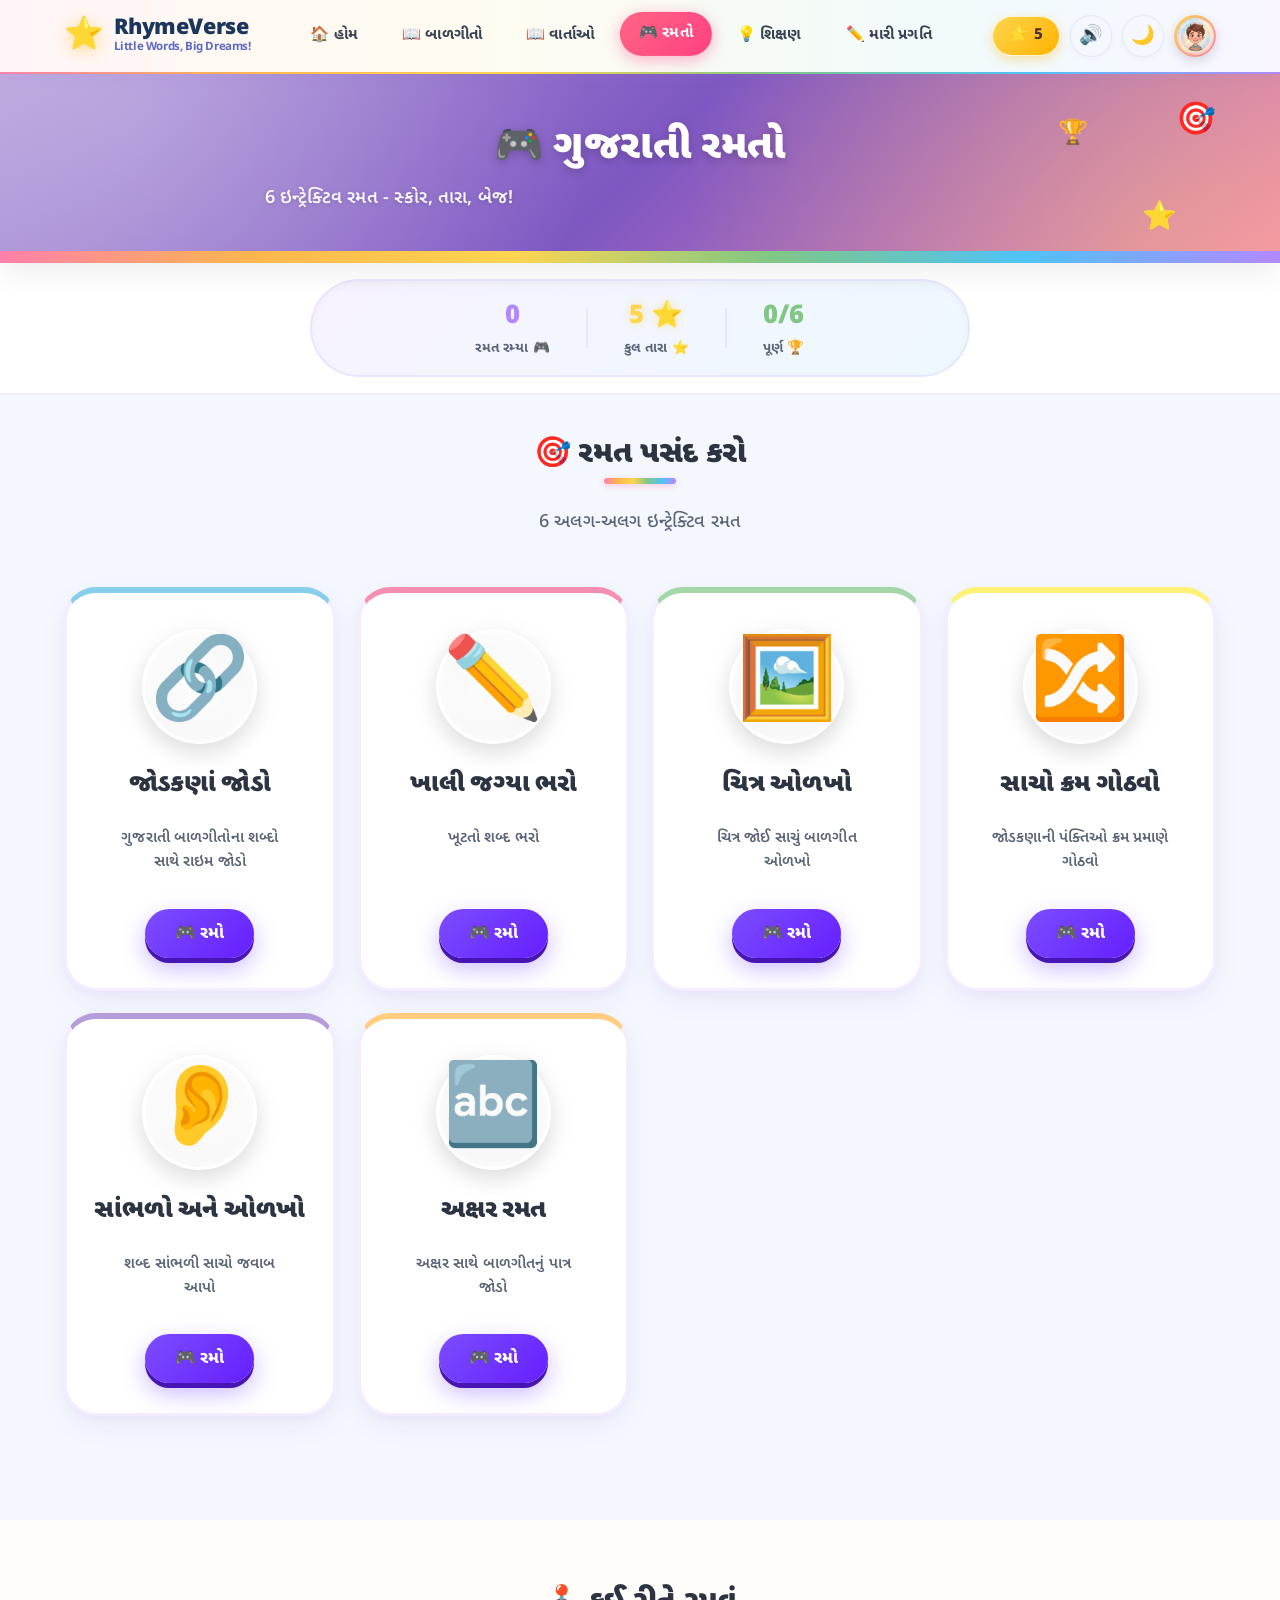
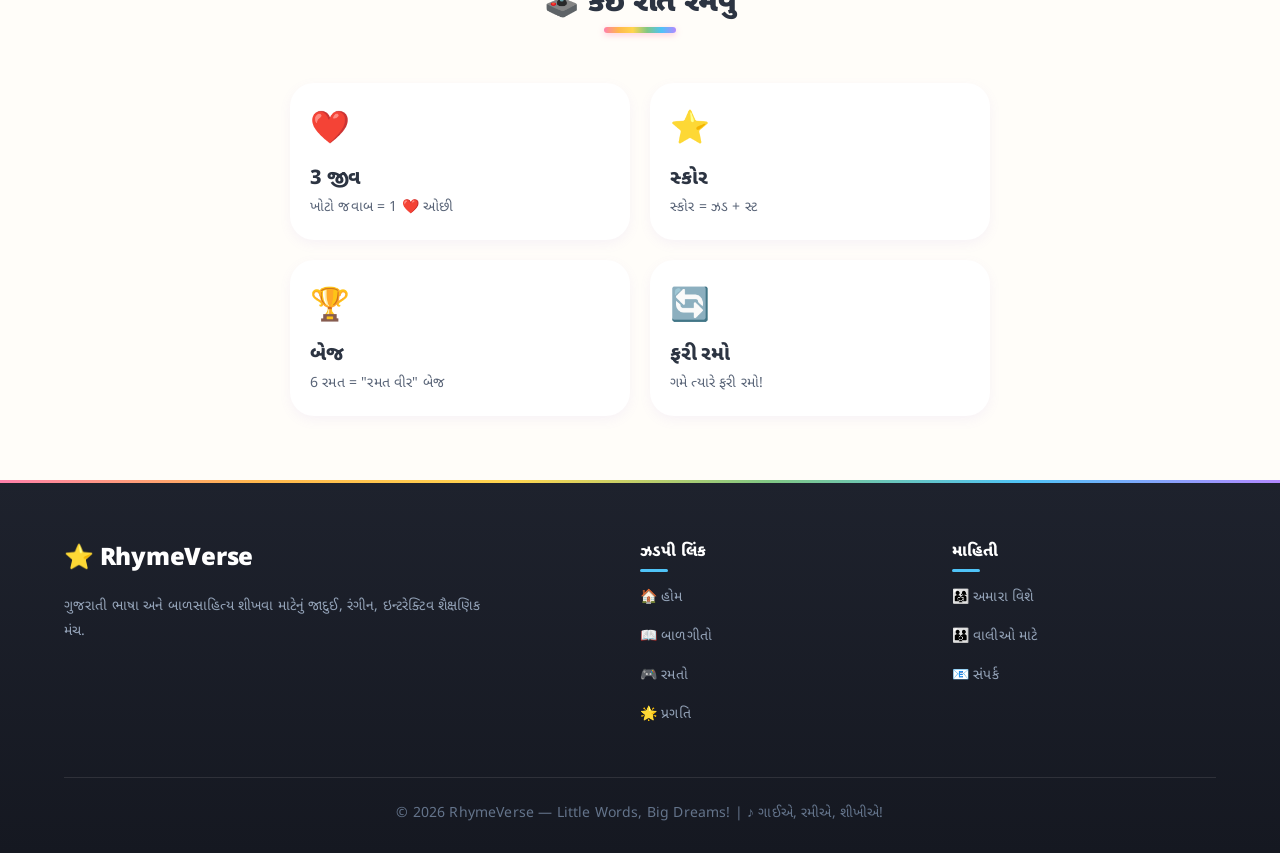
==== commit 9a2adb64: "Revamp dashboard UI and layout matching reference storybook design" ====
--- a/frontend/games.html
+++ b/frontend/games.html
@@ -3,14 +3,14 @@
 <head>
   <meta charset="UTF-8">
   <meta name="viewport" content="width=device-width, initial-scale=1.0">
-  <title>રમતો - Rhymeverse</title>
+  <title>રમતો - RhymeVerse</title>
   <link rel="preconnect" href="https://fonts.googleapis.com">
   <link rel="preconnect" href="https://fonts.gstatic.com" crossorigin>
-  <link href="https://fonts.googleapis.com/css2?family=Noto+Sans+Gujarati:wght@400;500;600;700;800&family=Noto+Serif+Gujarati:wght@400;700&display=swap" rel="stylesheet">
-  <link rel="stylesheet" href="css/main.css">
-  <link rel="stylesheet" href="css/animations.css">
-  <link rel="stylesheet" href="css/components.css">
-  <link rel="stylesheet" href="css/responsive.css">
+  <link href="https://fonts.googleapis.com/css2?family=Noto+Sans+Gujarati:wght@400;500;600;700;800;900&family=Noto+Serif+Gujarati:wght@400;700&display=swap" rel="stylesheet">
+  <link rel="stylesheet" href="css/main.css?v=6">
+  <link rel="stylesheet" href="css/animations.css?v=6">
+  <link rel="stylesheet" href="css/components.css?v=6">
+  <link rel="stylesheet" href="css/responsive.css?v=6">
 </head>
 <body>
 
@@ -18,40 +18,43 @@
 <nav class="navbar">
   <div class="container">
     <a href="index.html" class="logo">
-      <svg class="logo-icon" viewBox="0 0 40 40" fill="none">
-        <circle cx="20" cy="20" r="20" fill="url(#lg4)"/>
-        <text x="50%" y="56%" text-anchor="middle" dominant-baseline="middle" font-size="22" fill="white">♪</text>
-        <defs><linearGradient id="lg4" x1="0" y1="0" x2="40" y2="40" gradientUnits="userSpaceOnUse">
-          <stop stop-color="#87CEEB"/><stop offset="0.5" stop-color="#B39DDB"/><stop offset="1" stop-color="#F48FB1"/>
-        </linearGradient></defs>
-      </svg>
-      Rhymeverse
+      <span class="logo-star-icon">⭐</span>
+      <div class="logo-text-group">
+        <span class="logo-title">RhymeVerse</span>
+        <span class="logo-tagline">Little Words, Big Dreams!</span>
+      </div>
     </a>
     <ul class="nav-links">
-      <li><a href="index.html">🏠 મુખ્ય પાનું</a></li>
+      <li><a href="index.html">🏠 હોમ</a></li>
       <li><a href="rhymes.html">📖 બાળગીતો</a></li>
+      <li><a href="rhymes.html#stories">📖 વાર્તાઓ</a></li>
       <li><a href="games.html" class="active">🎮 રમતો</a></li>
-      <li><a href="rhymes.html#learn">✏️ શીખો</a></li>
-      <li><a href="progress.html">🌟 મારી પ્રગતિ</a></li>
+      <li><a href="rhymes.html#learn">💡 શિક્ષણ</a></li>
+      <li><a href="progress.html">✏️ મારી પ્રગતિ</a></li>
     </ul>
     <div class="nav-actions">
-      <div class="star-count">⭐ <span class="star-display-count">0</span></div>
+      <div class="star-count" title="તમારા મળેલા તારા">⭐ <span class="star-display-count">5</span></div>
       <button class="nav-btn" id="btn-sound" title="ધ્વનિ">🔊</button>
       <button class="nav-btn" id="btn-dark-mode" title="ડાર્ક મોડ">🌙</button>
+      <div class="nav-avatar-wrap" title="બાળક પ્રોફાઇલ">
+        <img src="assets/images/avatar_kid.jpg" alt="બાળક પ્રોફાઇલ" class="nav-avatar">
+      </div>
       <button class="hamburger" id="hamburger" aria-label="Menu">
         <span></span><span></span><span></span>
       </button>
     </div>
   </div>
 </nav>
+
 <div class="mobile-menu" id="mobile-menu">
   <div class="mobile-menu-panel">
     <button class="mobile-menu-close" id="mobile-menu-close">✕</button>
-    <a href="index.html">🏠 મુખ્ય પાનું</a>
+    <a href="index.html">🏠 હોમ</a>
     <a href="rhymes.html">📖 બાળગીતો</a>
+    <a href="rhymes.html#stories">📖 વાર્તાઓ</a>
     <a href="games.html">🎮 રમતો</a>
-    <a href="rhymes.html#learn">✏️ શીખો</a>
-    <a href="progress.html">🌟 મારી પ્રગતિ</a>
+    <a href="rhymes.html#learn">💡 શિક્ષણ</a>
+    <a href="progress.html">✏️ મારી પ્રગતિ</a>
   </div>
 </div>
 
@@ -147,13 +150,13 @@
   <div class="container">
     <div class="footer-grid">
       <div>
-        <div class="footer-logo">♪ Rhymeverse</div>
-        <p class="footer-desc">ગુજરાતી ભાષા અને સંસ્કૃતિ શીખવા માટેનું મઝેદાર, રંગીન, ઇન્ટ્રેક્ટિવ શૈક્ષણિક મંચ.</p>
+        <div class="footer-logo">⭐ RhymeVerse</div>
+        <p class="footer-desc">ગુજરાતી ભાષા અને બાળસાહિત્ય શીખવા માટેનું જાદુઈ, રંગીન, ઇન્ટરેક્ટિવ શૈક્ષણિક મંચ.</p>
       </div>
       <div>
         <div class="footer-heading">ઝડપી લિંક</div>
         <ul class="footer-links">
-          <li><a href="index.html">🏠 મુખ્ય પાનું</a></li>
+          <li><a href="index.html">🏠 હોમ</a></li>
           <li><a href="rhymes.html">📖 બાળગીતો</a></li>
           <li><a href="games.html">🎮 રમતો</a></li>
           <li><a href="progress.html">🌟 પ્રગતિ</a></li>
@@ -169,15 +172,15 @@
       </div>
     </div>
     <div class="footer-bottom">
-      &copy; 2024 Rhymeverse &mdash; ગુજરાતી શિક્ષણ | ♪ ગાઈએ, રમીએ, શીખીએ!
+      &copy; 2026 RhymeVerse &mdash; Little Words, Big Dreams! | ♪ ગાઈએ, રમીએ, શીખીએ!
     </div>
   </div>
 </footer>
 
-<script src="js/data.js?v=2"></script>
-<script src="js/app.js?v=2"></script>
-<script src="js/components.js?v=2"></script>
-<script src="js/games.js?v=2"></script>
+<script src="js/data.js?v=6"></script>
+<script src="js/app.js?v=6"></script>
+<script src="js/components.js?v=6"></script>
+<script src="js/games.js?v=6"></script>
 <script>
   document.addEventListener('DOMContentLoaded', function() {
     // Update stats display
--- a/frontend/css/main.css
+++ b/frontend/css/main.css
@@ -118,9 +118,8 @@
 
 body {
   font-family: var(--font-guj);
-  background-color: var(--bg-primary);
-  background-image: radial-gradient(circle at 18px 18px, rgba(179, 136, 255, 0.05) 2px, transparent 0);
-  background-size: 36px 36px;
+  background: #E8F4FD radial-gradient(circle at 50% 0%, #FFFFFF 0%, #E3F2FD 45%, #EBF7FF 100%);
+  background-attachment: fixed;
   color: var(--text-primary);
   line-height: 1.7;
   letter-spacing: 0.01em;
@@ -128,6 +127,7 @@
   -webkit-font-smoothing: antialiased;
   transition: background-color var(--transition-smooth), color var(--transition-smooth);
   overflow-x: hidden;
+  position: relative;
 }
 
 /* Typography */
@@ -245,26 +245,27 @@
   display: inline-flex;
   align-items: center;
   gap: 6px;
-  padding: 8px 16px;
-  border-radius: var(--radius-full);
-  font-size: var(--font-size-sm);
+  padding: 8px 18px;
+  border-radius: var(--radius-full);
+  font-size: 0.95rem;
   font-weight: 700;
-  color: var(--text-secondary);
+  color: #374151;
   transition: all var(--transition);
-  border: 1px solid transparent;
+  border: 1.5px solid transparent;
 }
 
 .nav-links a:hover {
-  color: var(--lavender-hover);
-  background: var(--lavender-light);
+  color: #E91E63;
+  background: #FFF0F5;
   transform: translateY(-2px);
 }
 
 .nav-links a.active {
-  background: linear-gradient(135deg, #4FC3F7 0%, #B388FF 100%);
-  color: #fff;
-  box-shadow: 0 4px 16px rgba(179, 136, 255, 0.4);
+  background: linear-gradient(135deg, #FF6584 0%, #FF4081 100%);
+  color: #FFFFFF !important;
+  box-shadow: 0 4px 16px rgba(255, 64, 129, 0.4);
   transform: translateY(-2px);
+  border-color: transparent;
 }
 
 .nav-actions {
@@ -1398,3 +1399,595 @@
 .hidden { display: none !important; }
 .w-full { width: 100%; }
 .rounded-full { border-radius: var(--radius-full); }
+
+/* =========================================================
+   STORYBOOK DASHBOARD STYLING (MATCHING REFERENCE UI)
+   ========================================================= */
+
+/* Logo with Smiling Star */
+.logo-star-icon {
+  font-size: 32px;
+  filter: drop-shadow(0 3px 8px rgba(255, 179, 0, 0.45));
+  display: inline-block;
+  animation: starWiggle 3.5s ease-in-out infinite;
+}
+@keyframes starWiggle {
+  0%, 100% { transform: rotate(0deg) scale(1); }
+  50% { transform: rotate(10deg) scale(1.08); }
+}
+.logo-text-group {
+  display: flex;
+  flex-direction: column;
+}
+.logo-title {
+  font-size: 1.35rem;
+  font-weight: 900;
+  color: #1A365D;
+  line-height: 1.15;
+  letter-spacing: -0.02em;
+}
+.logo-tagline {
+  font-size: 0.72rem;
+  font-weight: 700;
+  color: #5C6BC0;
+  line-height: 1.1;
+}
+
+/* Nav Actions Star Count & Avatar */
+.nav-actions .star-count {
+  background: linear-gradient(135deg, #FFD54F, #FFB300);
+  color: #4E342E;
+  font-weight: 800;
+  border-radius: 9999px;
+  padding: 6px 16px;
+  font-size: 0.95rem;
+  box-shadow: 0 4px 12px rgba(255, 179, 0, 0.35);
+  display: inline-flex;
+  align-items: center;
+  gap: 6px;
+}
+.nav-avatar-wrap {
+  width: 42px;
+  height: 42px;
+  border-radius: 50%;
+  padding: 2.5px;
+  background: linear-gradient(135deg, #FFD54F, #FF80AB);
+  box-shadow: 0 4px 12px rgba(0,0,0,0.14);
+  display: flex;
+  align-items: center;
+  justify-content: center;
+  cursor: pointer;
+  transition: transform 0.2s ease;
+}
+.nav-avatar-wrap:hover {
+  transform: scale(1.1);
+}
+.nav-avatar {
+  width: 100%;
+  height: 100%;
+  border-radius: 50%;
+  object-fit: cover;
+  display: block;
+}
+
+/* Floating Character Stickers Layer */
+.floating-stickers-layer {
+  position: absolute;
+  top: 0;
+  left: 0;
+  width: 100%;
+  height: 100%;
+  pointer-events: none;
+  z-index: 5;
+  overflow: hidden;
+}
+.floating-sticker {
+  position: absolute;
+  pointer-events: auto;
+  filter: drop-shadow(0 8px 18px rgba(0,0,0,0.12));
+  transition: transform 0.3s cubic-bezier(0.34, 1.56, 0.64, 1);
+  cursor: pointer;
+}
+.floating-sticker:hover {
+  transform: scale(1.15) rotate(5deg);
+}
+.sticker-left-doraemon {
+  top: 90px;
+  left: 12px;
+  width: 84px;
+  animation: floatBob 3.6s ease-in-out infinite;
+}
+.sticker-left-bheem {
+  top: 310px;
+  left: 14px;
+  width: 78px;
+  animation: floatBob 4.2s ease-in-out infinite 0.4s;
+}
+.sticker-right-hattori {
+  top: 85px;
+  right: 14px;
+  width: 86px;
+  animation: floatBob 3.8s ease-in-out infinite 0.2s;
+}
+.sticker-right-pikachu {
+  top: 290px;
+  right: 16px;
+  width: 80px;
+  animation: floatBob 3.4s ease-in-out infinite 0.7s;
+}
+.sticker-right-tomjerry {
+  top: 480px;
+  right: 14px;
+  width: 86px;
+  animation: floatBob 4.4s ease-in-out infinite 1.1s;
+}
+.sticker-right-signpost {
+  top: 670px;
+  right: 16px;
+  width: 88px;
+  animation: floatBob 4.8s ease-in-out infinite 0.3s;
+}
+@keyframes floatBob {
+  0%, 100% { transform: translateY(0px) rotate(0deg); }
+  50% { transform: translateY(-10px) rotate(2deg); }
+}
+@media (max-width: 1260px) {
+  .floating-stickers-layer {
+    display: none;
+  }
+}
+
+/* Dashboard Hero Banner */
+.dashboard-hero-card {
+  background: #FFFFFF;
+  border-radius: 36px;
+  padding: 24px;
+  margin-top: 20px;
+  margin-bottom: 36px;
+  box-shadow: 0 16px 44px rgba(79, 195, 247, 0.2);
+  border: 4px solid #FFFFFF;
+  display: grid;
+  grid-template-columns: 1.15fr 0.85fr;
+  gap: 24px;
+  align-items: stretch;
+  position: relative;
+}
+.parchment-scroll-card {
+  background: #FFFDE7 url("data:image/svg+xml,%3Csvg width='40' height='40' viewBox='0 0 40 40' xmlns='http://www.w3.org/2000/svg'%3E%3Cg fill='%23FFE082' fill-opacity='0.15' fill-rule='evenodd'%3E%3Cpath d='M0 40L40 0H20L0 20M40 40V20L20 40'/%3E%3C/g%3E%3C/svg%3E");
+  border: 3.5px dashed #FFE082;
+  border-radius: 28px;
+  padding: 36px 40px;
+  display: flex;
+  flex-direction: column;
+  justify-content: center;
+  position: relative;
+  box-shadow: inset 0 0 24px rgba(255, 236, 179, 0.4);
+}
+.parchment-headline {
+  font-size: 2.3rem;
+  font-weight: 900;
+  color: #1565C0;
+  line-height: 1.25;
+  margin-bottom: 12px;
+}
+.parchment-headline span {
+  color: #E91E63;
+  display: block;
+}
+.parchment-sub {
+  font-size: 1.15rem;
+  color: #455A64;
+  font-weight: 600;
+  margin-bottom: 24px;
+  line-height: 1.6;
+}
+.btn-hero-cta {
+  display: inline-flex;
+  align-items: center;
+  gap: 10px;
+  background: linear-gradient(135deg, #673AB7, #512DA8);
+  color: #FFFFFF !important;
+  font-weight: 800;
+  font-size: 1.12rem;
+  padding: 14px 34px;
+  border-radius: 9999px;
+  width: fit-content;
+  box-shadow: 0 8px 22px rgba(81, 45, 168, 0.38);
+  transition: transform 0.25s, box-shadow 0.25s;
+  text-decoration: none;
+}
+.btn-hero-cta:hover {
+  transform: translateY(-3px) scale(1.03);
+  box-shadow: 0 12px 28px rgba(81, 45, 168, 0.45);
+}
+.hero-reading-frame {
+  border-radius: 28px;
+  overflow: hidden;
+  box-shadow: 0 12px 30px rgba(0,0,0,0.12);
+  position: relative;
+  background: #FFF9C4;
+}
+.hero-reading-img {
+  width: 100%;
+  height: 100%;
+  object-fit: cover;
+  display: block;
+  transition: transform 0.5s ease;
+}
+.hero-reading-frame:hover .hero-reading-img {
+  transform: scale(1.04);
+}
+
+/* Learning Hub Dashboard (Image 2) */
+.dashboard-main-grid {
+  display: grid;
+  grid-template-columns: 2.1fr 1fr;
+  gap: 28px;
+  margin-bottom: 48px;
+}
+.hub-section-heading {
+  font-size: 1.55rem;
+  font-weight: 900;
+  color: #1E3A8A;
+  margin-bottom: 20px;
+  display: flex;
+  align-items: center;
+  gap: 8px;
+}
+.hub-action-cards {
+  display: grid;
+  grid-template-columns: repeat(4, 1fr);
+  gap: 18px;
+  margin-bottom: 24px;
+}
+.hub-action-card {
+  border-radius: 26px;
+  padding: 24px 16px;
+  color: #FFFFFF !important;
+  text-decoration: none;
+  display: flex;
+  flex-direction: column;
+  align-items: center;
+  text-align: center;
+  box-shadow: 0 12px 28px rgba(0,0,0,0.14);
+  transition: transform 0.28s cubic-bezier(0.34, 1.56, 0.64, 1), box-shadow 0.28s;
+  position: relative;
+  overflow: hidden;
+}
+.hub-action-card:hover {
+  transform: translateY(-8px) scale(1.04);
+  box-shadow: 0 18px 36px rgba(0,0,0,0.22);
+}
+.hub-card-pink {
+  background: linear-gradient(145deg, #FF4081, #E91E63);
+}
+.hub-card-orange {
+  background: linear-gradient(145deg, #FFA000, #F57C00);
+}
+.hub-card-teal {
+  background: linear-gradient(145deg, #00BFA5, #00897B);
+}
+.hub-card-purple {
+  background: linear-gradient(145deg, #9C27B0, #7B1FA2);
+}
+.hub-card-icon-bubble {
+  width: 58px;
+  height: 58px;
+  border-radius: 50%;
+  background: rgba(255, 255, 255, 0.25);
+  backdrop-filter: blur(8px);
+  display: flex;
+  align-items: center;
+  justify-content: center;
+  font-size: 28px;
+  margin-bottom: 12px;
+  box-shadow: inset 0 2px 4px rgba(255,255,255,0.4);
+}
+.hub-card-title {
+  font-size: 1.35rem;
+  font-weight: 800;
+  margin-bottom: 4px;
+}
+.hub-card-sub {
+  font-size: 0.85rem;
+  opacity: 0.95;
+  font-weight: 600;
+}
+
+/* Sub-hub Quick Links */
+.sub-hub-box {
+  background: #FFFFFF;
+  border-radius: 24px;
+  padding: 18px 24px;
+  border: 2px solid #E1F5FE;
+  box-shadow: 0 8px 20px rgba(79, 195, 247, 0.1);
+}
+.sub-hub-title {
+  font-size: 1.05rem;
+  font-weight: 800;
+  color: #1E3A8A;
+  margin-bottom: 14px;
+}
+.sub-hub-items {
+  display: grid;
+  grid-template-columns: repeat(3, 1fr);
+  gap: 14px;
+}
+.sub-hub-item {
+  display: flex;
+  align-items: center;
+  gap: 10px;
+  padding: 10px 14px;
+  border-radius: 16px;
+  background: #F4F9FF;
+  border: 1.5px solid #E3F2FD;
+  text-decoration: none;
+  color: var(--text-primary);
+  font-weight: 700;
+  font-size: 0.92rem;
+  transition: transform 0.2s, background 0.2s;
+}
+.sub-hub-item:hover {
+  transform: translateY(-2px);
+  background: #E8F4FD;
+}
+.sub-hub-badge {
+  font-size: 0.75rem;
+  padding: 3px 8px;
+  border-radius: 9999px;
+  background: #FFE082;
+  color: #5D4037;
+  font-weight: 800;
+  margin-left: auto;
+}
+
+/* Sidebar Dashboard Widgets */
+.sidebar-widgets {
+  display: flex;
+  flex-direction: column;
+  gap: 20px;
+}
+.dash-widget-card {
+  background: #FFFFFF;
+  border-radius: 26px;
+  padding: 22px 24px;
+  border: 3px solid #FFF3E0;
+  box-shadow: 0 10px 24px rgba(255, 179, 0, 0.12);
+}
+.dash-widget-title {
+  font-size: 1.15rem;
+  font-weight: 800;
+  color: #1E3A8A;
+  margin-bottom: 12px;
+  display: flex;
+  align-items: center;
+  gap: 8px;
+}
+.dash-progress-track {
+  height: 14px;
+  background: #E8F5E9;
+  border-radius: 9999px;
+  overflow: hidden;
+  margin: 12px 0;
+  border: 2px solid #C8E6C9;
+}
+.dash-progress-fill {
+  height: 100%;
+  width: 33%;
+  background: linear-gradient(90deg, #00E676, #00C853);
+  border-radius: 9999px;
+  box-shadow: 0 2px 6px rgba(0, 200, 83, 0.4);
+}
+.btn-widget-pill {
+  display: inline-flex;
+  align-items: center;
+  justify-content: center;
+  width: 100%;
+  padding: 10px 18px;
+  border-radius: 9999px;
+  color: #FFFFFF !important;
+  font-weight: 800;
+  font-size: 0.95rem;
+  border: none;
+  cursor: pointer;
+  transition: transform 0.2s, box-shadow 0.2s;
+  box-shadow: 0 4px 12px rgba(0,0,0,0.15);
+  text-decoration: none;
+}
+.btn-widget-pink {
+  background: linear-gradient(135deg, #FF4081, #E91E63);
+}
+.btn-widget-purple {
+  background: linear-gradient(135deg, #7E57C2, #5E35B1);
+}
+.btn-widget-pill:hover {
+  transform: translateY(-2px);
+  opacity: 0.95;
+}
+.mascot-cheer-box {
+  background: #FFFDE7;
+  border: 2.5px dashed #FFE082;
+  border-radius: 22px;
+  padding: 16px;
+  display: flex;
+  align-items: center;
+  gap: 14px;
+}
+.mascot-elephant-thumb {
+  width: 64px;
+  height: 64px;
+  border-radius: 16px;
+  object-fit: contain;
+  background: #FFFFFF;
+  padding: 4px;
+  box-shadow: 0 4px 10px rgba(0,0,0,0.08);
+}
+.mascot-cheer-text {
+  font-size: 0.98rem;
+  font-weight: 800;
+  color: #5D4037;
+  line-height: 1.35;
+}
+
+/* Storybook 4-Column Rhymes Grid (Image 1) */
+.storybook-grid,
+.cards-grid {
+  display: grid;
+  grid-template-columns: repeat(4, 1fr);
+  gap: 22px;
+}
+.storybook-card {
+  background: #FFFFFF;
+  border-radius: 24px;
+  border: 3px solid #E1F5FE;
+  box-shadow: 0 8px 24px rgba(79, 195, 247, 0.14);
+  overflow: hidden;
+  display: flex;
+  flex-direction: column;
+  transition: transform 0.28s cubic-bezier(0.34, 1.3, 0.64, 1), box-shadow 0.28s, border-color 0.28s;
+  position: relative;
+}
+.storybook-card:hover {
+  transform: translateY(-8px) scale(1.02);
+  box-shadow: 0 18px 36px rgba(79, 195, 247, 0.28);
+  border-color: #81D4FA;
+}
+.storybook-thumb-wrap {
+  position: relative;
+  width: 100%;
+  height: 165px;
+  overflow: hidden;
+  cursor: pointer;
+  background: #F5F5F5;
+}
+.storybook-thumb {
+  width: 100%;
+  height: 100%;
+  object-fit: cover;
+  transition: transform 0.4s ease;
+}
+.storybook-card:hover .storybook-thumb {
+  transform: scale(1.08);
+}
+.storybook-star-badge {
+  position: absolute;
+  top: 10px;
+  right: 10px;
+  width: 34px;
+  height: 34px;
+  border-radius: 50%;
+  background: rgba(255, 255, 255, 0.95);
+  border: 2px solid #FFD54F;
+  box-shadow: 0 4px 10px rgba(0,0,0,0.15);
+  display: flex;
+  align-items: center;
+  justify-content: center;
+  font-size: 16px;
+  cursor: pointer;
+  transition: transform 0.2s, background 0.2s;
+  z-index: 2;
+}
+.storybook-star-badge:hover {
+  transform: scale(1.15) rotate(15deg);
+  background: #FFF9C4;
+}
+.storybook-title-pill-wrap {
+  display: flex;
+  justify-content: center;
+  margin-top: -16px;
+  position: relative;
+  z-index: 3;
+  padding: 0 12px;
+}
+.storybook-title-pill {
+  color: #FFFFFF;
+  font-weight: 800;
+  font-size: 0.98rem;
+  padding: 6px 20px;
+  border-radius: 9999px;
+  box-shadow: 0 4px 14px rgba(0,0,0,0.2);
+  text-align: center;
+  white-space: nowrap;
+  overflow: hidden;
+  text-overflow: ellipsis;
+  max-width: 90%;
+  letter-spacing: -0.01em;
+}
+.storybook-body {
+  padding: 14px 16px 16px;
+  display: flex;
+  flex-direction: column;
+  flex-grow: 1;
+  justify-content: space-between;
+  text-align: center;
+  gap: 14px;
+}
+.storybook-lyrics-snippet {
+  font-size: 0.92rem;
+  color: #455A64;
+  line-height: 1.45;
+  font-weight: 600;
+  min-height: 42px;
+  margin: 0;
+}
+.storybook-bottom-btn {
+  width: 100%;
+  border: none;
+  border-radius: 9999px;
+  padding: 10px 16px;
+  color: #FFFFFF !important;
+  font-weight: 800;
+  font-size: 0.95rem;
+  cursor: pointer;
+  box-shadow: 0 4px 12px rgba(0,0,0,0.16);
+  transition: transform 0.2s, opacity 0.2s;
+  display: flex;
+  align-items: center;
+  justify-content: center;
+  gap: 6px;
+  text-decoration: none;
+}
+.storybook-bottom-btn:hover {
+  transform: translateY(-2px);
+  opacity: 0.94;
+}
+
+/* Responsive Rules for Storybook Dashboard */
+@media (max-width: 1100px) {
+  .storybook-grid,
+  .cards-grid {
+    grid-template-columns: repeat(3, 1fr);
+  }
+  .hub-action-cards {
+    grid-template-columns: repeat(2, 1fr);
+  }
+  .dashboard-main-grid {
+    grid-template-columns: 1fr;
+  }
+}
+@media (max-width: 768px) {
+  .dashboard-hero-card {
+    grid-template-columns: 1fr;
+  }
+  .storybook-grid,
+  .cards-grid {
+    grid-template-columns: repeat(2, 1fr);
+    gap: 14px;
+  }
+  .parchment-headline {
+    font-size: 1.7rem;
+  }
+  .hub-action-cards {
+    grid-template-columns: 1fr 1fr;
+  }
+  .sub-hub-items {
+    grid-template-columns: 1fr;
+  }
+}
+@media (max-width: 480px) {
+  .storybook-grid,
+  .cards-grid {
+    grid-template-columns: 1fr;
+  }
+}
+
--- a/frontend/css/components.css
+++ b/frontend/css/components.css
@@ -973,52 +973,78 @@
 
 /* ===== VIDEO THEATER IN DETAIL PAGE ===== */
 .video-theater-card {
-  background: linear-gradient(145deg, #1E222D 0%, #151821 100%);
+  background: linear-gradient(145deg, #1A1D27 0%, #11141C 100%);
   border-radius: var(--radius-2xl, 28px);
   padding: 24px;
   color: #FFFFFF;
-  box-shadow: 0 16px 40px rgba(0, 0, 0, 0.35);
-  border: 3px solid rgba(255, 255, 255, 0.12);
+  box-shadow: 0 20px 48px rgba(0, 0, 0, 0.4), 0 0 0 1px rgba(255, 255, 255, 0.1);
+  border: 3px solid rgba(179, 136, 255, 0.25);
   position: relative;
   overflow: hidden;
+  margin: 0 auto 32px auto;
+  max-width: 100%;
+  width: 100%;
+  box-sizing: border-box;
+}
+
+.video-theater-card::before {
+  content: '';
+  position: absolute;
+  top: 0; left: 0; right: 0;
+  height: 4px;
+  background: linear-gradient(90deg, #FF4081, #7C4DFF, #00E5FF, #00E676);
 }
 
 .video-theater-header {
   display: flex;
   align-items: center;
   justify-content: space-between;
-  margin-bottom: 16px;
+  margin-bottom: 18px;
   flex-wrap: wrap;
-  gap: 10px;
+  gap: 12px;
+  width: 100%;
 }
 
 .video-status-chip {
   background: linear-gradient(135deg, #FF4081, #7C4DFF);
-  color: #FFFFFF;
+  color: #FFFFFF !important;
   font-family: var(--font-guj);
-  font-size: 0.85rem;
+  font-size: 0.9rem;
   font-weight: 800;
-  padding: 6px 14px;
+  padding: 7px 18px;
   border-radius: var(--radius-full);
-  box-shadow: 0 4px 12px rgba(124, 77, 255, 0.4);
+  box-shadow: 0 4px 14px rgba(124, 77, 255, 0.45);
+  display: inline-flex;
+  align-items: center;
+  gap: 6px;
 }
 
 .theater-video-wrapper {
   position: relative;
   width: 100%;
+  max-width: 100%;
   border-radius: 20px;
   overflow: hidden;
-  background: #000;
+  background: #000000;
   aspect-ratio: 16 / 9;
-  box-shadow: 0 10px 30px rgba(0, 0, 0, 0.5);
-  border: 2px solid rgba(255, 255, 255, 0.1);
+  max-height: 520px;
+  box-shadow: 0 14px 36px rgba(0, 0, 0, 0.6);
+  border: 2px solid rgba(255, 255, 255, 0.14);
+  margin: 0 auto;
+  display: flex;
+  align-items: center;
+  justify-content: center;
 }
 
 .theater-video-wrapper video {
-  width: 100%;
-  height: 100%;
-  object-fit: contain;
-  display: block;
+  width: 100% !important;
+  max-width: 100% !important;
+  height: 100% !important;
+  max-height: 520px !important;
+  object-fit: contain !important;
+  display: block !important;
+  background: #000000 !important;
+  margin: 0 auto !important;
 }
 
 .video-control-strip {
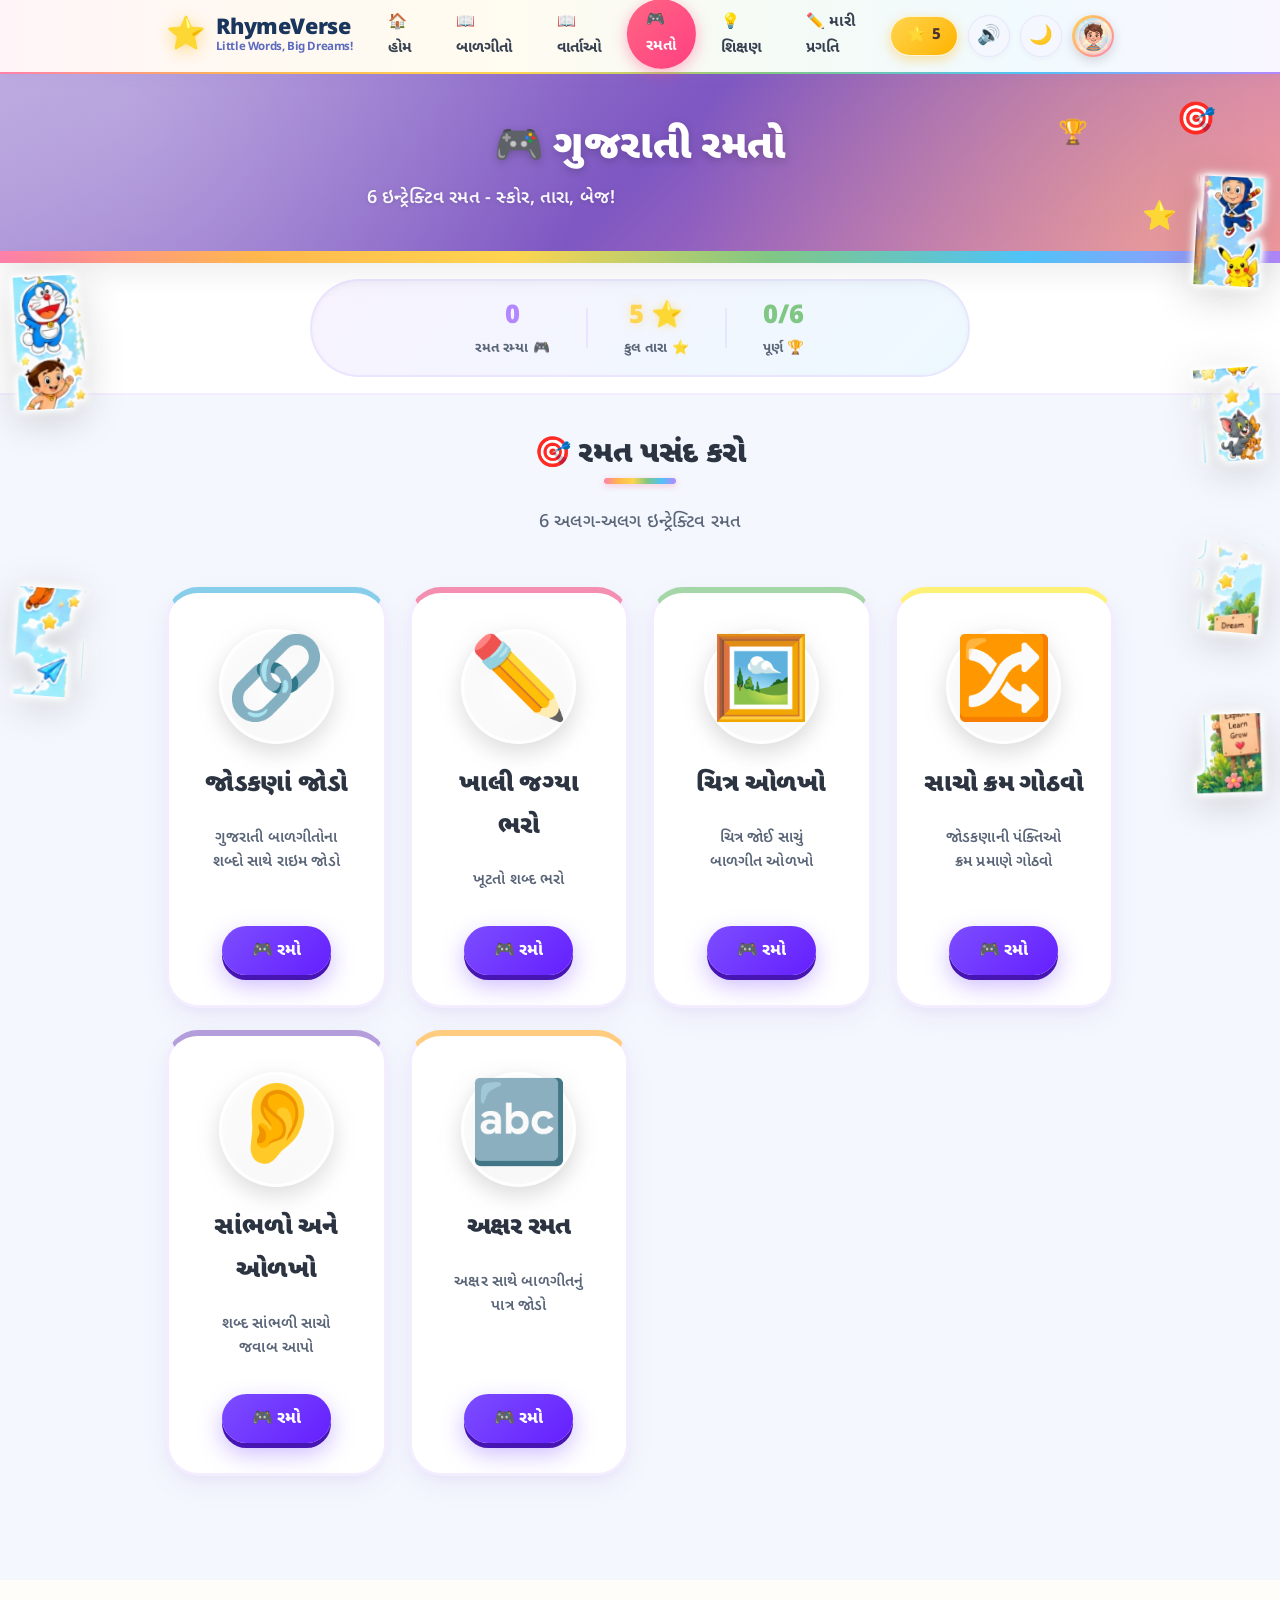
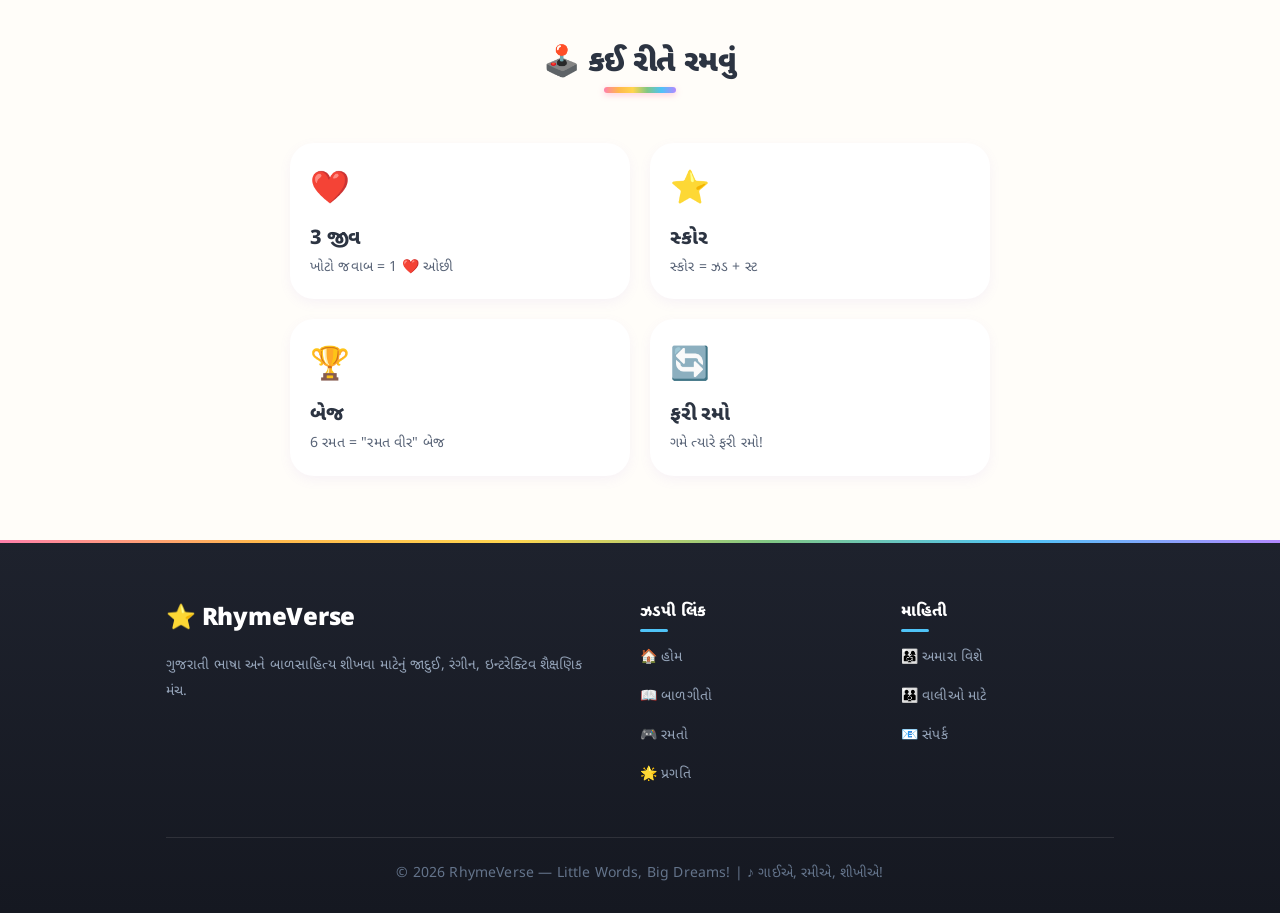
==== commit 00341ffe: "Fix stickers: convert to transparent die-cut stickers and align in vertical rows on layout sides" ====
--- a/frontend/games.html
+++ b/frontend/games.html
@@ -7,12 +7,37 @@
   <link rel="preconnect" href="https://fonts.googleapis.com">
   <link rel="preconnect" href="https://fonts.gstatic.com" crossorigin>
   <link href="https://fonts.googleapis.com/css2?family=Noto+Sans+Gujarati:wght@400;500;600;700;800;900&family=Noto+Serif+Gujarati:wght@400;700&display=swap" rel="stylesheet">
-  <link rel="stylesheet" href="css/main.css?v=6">
-  <link rel="stylesheet" href="css/animations.css?v=6">
-  <link rel="stylesheet" href="css/components.css?v=6">
-  <link rel="stylesheet" href="css/responsive.css?v=6">
+  <link rel="stylesheet" href="css/main.css?v=7">
+  <link rel="stylesheet" href="css/animations.css?v=7">
+  <link rel="stylesheet" href="css/components.css?v=7">
+  <link rel="stylesheet" href="css/responsive.css?v=7">
 </head>
 <body>
+
+<!-- STICKERS IN A ROW ON THE SIDES OF THE SCREEN -->
+<aside class="stickers-side-rail rail-left" aria-label="ડાબી બાજુના સ્ટીકર્સ">
+  <div class="sticker-wrapper sticker-doraemon-wrap" onclick="App.celebrate()" title="ડોરેમોન">
+    <img src="assets/images/sticker_doraemon.png" alt="ડોરેમોન સ્ટીકર" class="diecut-sticker">
+  </div>
+  <div class="sticker-wrapper sticker-bheem-wrap" onclick="App.celebrate()" title="છોટા ભીમ">
+    <img src="assets/images/sticker_bheem.png" alt="છોટા ભીમ સ્ટીકર" class="diecut-sticker">
+  </div>
+</aside>
+
+<aside class="stickers-side-rail rail-right" aria-label="જમણી બાજુના સ્ટીકર્સ">
+  <div class="sticker-wrapper sticker-hattori-wrap" onclick="App.celebrate()" title="હાતોરી">
+    <img src="assets/images/sticker_hattori.png" alt="હાતોરી સ્ટીકર" class="diecut-sticker">
+  </div>
+  <div class="sticker-wrapper sticker-pikachu-wrap" onclick="App.celebrate()" title="પીકાચૂ">
+    <img src="assets/images/sticker_pikachu.png" alt="પીકાચૂ સ્ટીકર" class="diecut-sticker">
+  </div>
+  <div class="sticker-wrapper sticker-tomjerry-wrap" onclick="App.celebrate()" title="ટોમ અને જેરી">
+    <img src="assets/images/sticker_tom_jerry.png" alt="ટોમ અને જેરી સ્ટીકર" class="diecut-sticker">
+  </div>
+  <div class="sticker-wrapper sticker-signpost-wrap" onclick="App.celebrate()" title="Read Play Learn Grow">
+    <img src="assets/images/sticker_signpost.png" alt="સાઇનપોસ્ટ સ્ટીકર" class="diecut-sticker">
+  </div>
+</aside>
 
 <!-- NAVIGATION -->
 <nav class="navbar">
@@ -177,10 +202,10 @@
   </div>
 </footer>
 
-<script src="js/data.js?v=6"></script>
-<script src="js/app.js?v=6"></script>
-<script src="js/components.js?v=6"></script>
-<script src="js/games.js?v=6"></script>
+<script src="js/data.js?v=7"></script>
+<script src="js/app.js?v=7"></script>
+<script src="js/components.js?v=7"></script>
+<script src="js/games.js?v=7"></script>
 <script>
   document.addEventListener('DOMContentLoaded', function() {
     // Update stats display
--- a/frontend/css/main.css
+++ b/frontend/css/main.css
@@ -1470,70 +1470,136 @@
   display: block;
 }
 
-/* Floating Character Stickers Layer */
-.floating-stickers-layer {
-  position: absolute;
-  top: 0;
-  left: 0;
-  width: 100%;
-  height: 100%;
+/* =========================================================
+   STICKERS IN A ROW ON THE SIDES OF THE SCREEN
+   ========================================================= */
+.stickers-side-rail {
+  position: fixed;
+  top: 96px;
+  bottom: 24px;
+  width: 95px;
+  display: flex;
+  flex-direction: column;
+  align-items: center;
+  justify-content: space-evenly;
   pointer-events: none;
-  z-index: 5;
-  overflow: hidden;
-}
-.floating-sticker {
-  position: absolute;
+  z-index: 100;
+  transition: opacity 0.3s ease;
+}
+
+.rail-left {
+  left: 14px;
+}
+
+.rail-right {
+  right: 14px;
+}
+
+.sticker-wrapper {
   pointer-events: auto;
-  filter: drop-shadow(0 8px 18px rgba(0,0,0,0.12));
-  transition: transform 0.3s cubic-bezier(0.34, 1.56, 0.64, 1);
   cursor: pointer;
-}
-.floating-sticker:hover {
-  transform: scale(1.15) rotate(5deg);
-}
-.sticker-left-doraemon {
-  top: 90px;
-  left: 12px;
-  width: 84px;
-  animation: floatBob 3.6s ease-in-out infinite;
-}
-.sticker-left-bheem {
-  top: 310px;
-  left: 14px;
-  width: 78px;
-  animation: floatBob 4.2s ease-in-out infinite 0.4s;
-}
-.sticker-right-hattori {
-  top: 85px;
-  right: 14px;
-  width: 86px;
-  animation: floatBob 3.8s ease-in-out infinite 0.2s;
-}
-.sticker-right-pikachu {
-  top: 290px;
-  right: 16px;
-  width: 80px;
-  animation: floatBob 3.4s ease-in-out infinite 0.7s;
-}
-.sticker-right-tomjerry {
-  top: 480px;
-  right: 14px;
-  width: 86px;
-  animation: floatBob 4.4s ease-in-out infinite 1.1s;
-}
-.sticker-right-signpost {
-  top: 670px;
-  right: 16px;
-  width: 88px;
-  animation: floatBob 4.8s ease-in-out infinite 0.3s;
-}
-@keyframes floatBob {
-  0%, 100% { transform: translateY(0px) rotate(0deg); }
-  50% { transform: translateY(-10px) rotate(2deg); }
-}
-@media (max-width: 1260px) {
-  .floating-stickers-layer {
-    display: none;
+  position: relative;
+  transition: transform 0.35s cubic-bezier(0.34, 1.56, 0.64, 1), filter 0.35s ease;
+  user-select: none;
+}
+
+/* Authentic Die-Cut Vinyl Sticker Styling (Crisp white die-cut contour) */
+.diecut-sticker {
+  display: block;
+  max-width: 100%;
+  height: auto;
+  object-fit: contain;
+  filter: drop-shadow(0 0 1.5px #FFFFFF)
+          drop-shadow(0 0 3px #FFFFFF)
+          drop-shadow(0 0 5px rgba(255, 255, 255, 0.95))
+          drop-shadow(0 8px 18px rgba(0, 0, 0, 0.16));
+  transition: filter 0.35s ease;
+}
+
+/* Individual organic sticker tilts */
+.sticker-doraemon-wrap {
+  transform: rotate(-3deg);
+  max-width: 86px;
+  animation: stickerFloat 4s ease-in-out infinite;
+}
+.sticker-bheem-wrap {
+  transform: rotate(4deg);
+  max-width: 80px;
+  animation: stickerFloat 4.4s ease-in-out infinite 0.6s;
+}
+.sticker-hattori-wrap {
+  transform: rotate(3deg);
+  max-width: 86px;
+  animation: stickerFloat 3.8s ease-in-out infinite 0.3s;
+}
+.sticker-pikachu-wrap {
+  transform: rotate(-4deg);
+  max-width: 82px;
+  animation: stickerFloat 4.2s ease-in-out infinite 0.9s;
+}
+.sticker-tomjerry-wrap {
+  transform: rotate(5deg);
+  max-width: 88px;
+  animation: stickerFloat 4.6s ease-in-out infinite 1.2s;
+}
+.sticker-signpost-wrap {
+  transform: rotate(-2deg);
+  max-width: 90px;
+  animation: stickerFloat 5s ease-in-out infinite 0.2s;
+}
+
+@keyframes stickerFloat {
+  0%, 100% { transform: translateY(0px) rotate(var(--rot, 0deg)); }
+  50% { transform: translateY(-8px) rotate(calc(var(--rot, 0deg) + 2deg)); }
+}
+
+.sticker-doraemon-wrap { --rot: -3deg; }
+.sticker-bheem-wrap { --rot: 4deg; }
+.sticker-hattori-wrap { --rot: 3deg; }
+.sticker-pikachu-wrap { --rot: -4deg; }
+.sticker-tomjerry-wrap { --rot: 5deg; }
+.sticker-signpost-wrap { --rot: -2deg; }
+
+/* Interactive Sticker Hover Peeling Effect */
+.sticker-wrapper:hover {
+  transform: scale(1.22) translateY(-8px) rotate(8deg) !important;
+  z-index: 120;
+}
+.sticker-wrapper:hover .diecut-sticker {
+  filter: drop-shadow(0 0 2px #FFFFFF)
+          drop-shadow(0 0 6px #FFE082)
+          drop-shadow(0 0 10px rgba(255, 224, 130, 0.85))
+          drop-shadow(0 14px 28px rgba(0, 0, 0, 0.24));
+}
+
+.sticker-wrapper:active {
+  transform: scale(0.95) rotate(0deg) !important;
+}
+
+@media (min-width: 1400px) {
+  .container {
+    max-width: 1180px;
+    padding: 0 20px;
+  }
+}
+@media (min-width: 1200px) and (max-width: 1399px) {
+  .container {
+    max-width: 980px;
+    padding: 0 16px;
+  }
+  .stickers-side-rail {
+    width: 80px;
+  }
+  .rail-left { left: 8px; }
+  .rail-right { right: 8px; }
+  .sticker-wrapper {
+    max-width: 72px;
+  }
+}
+@media (max-width: 1199px) {
+  /* On tablets and mobile, hide side sticker rails so they never block content */
+  .stickers-side-rail {
+    display: none !important;
   }
 }
 
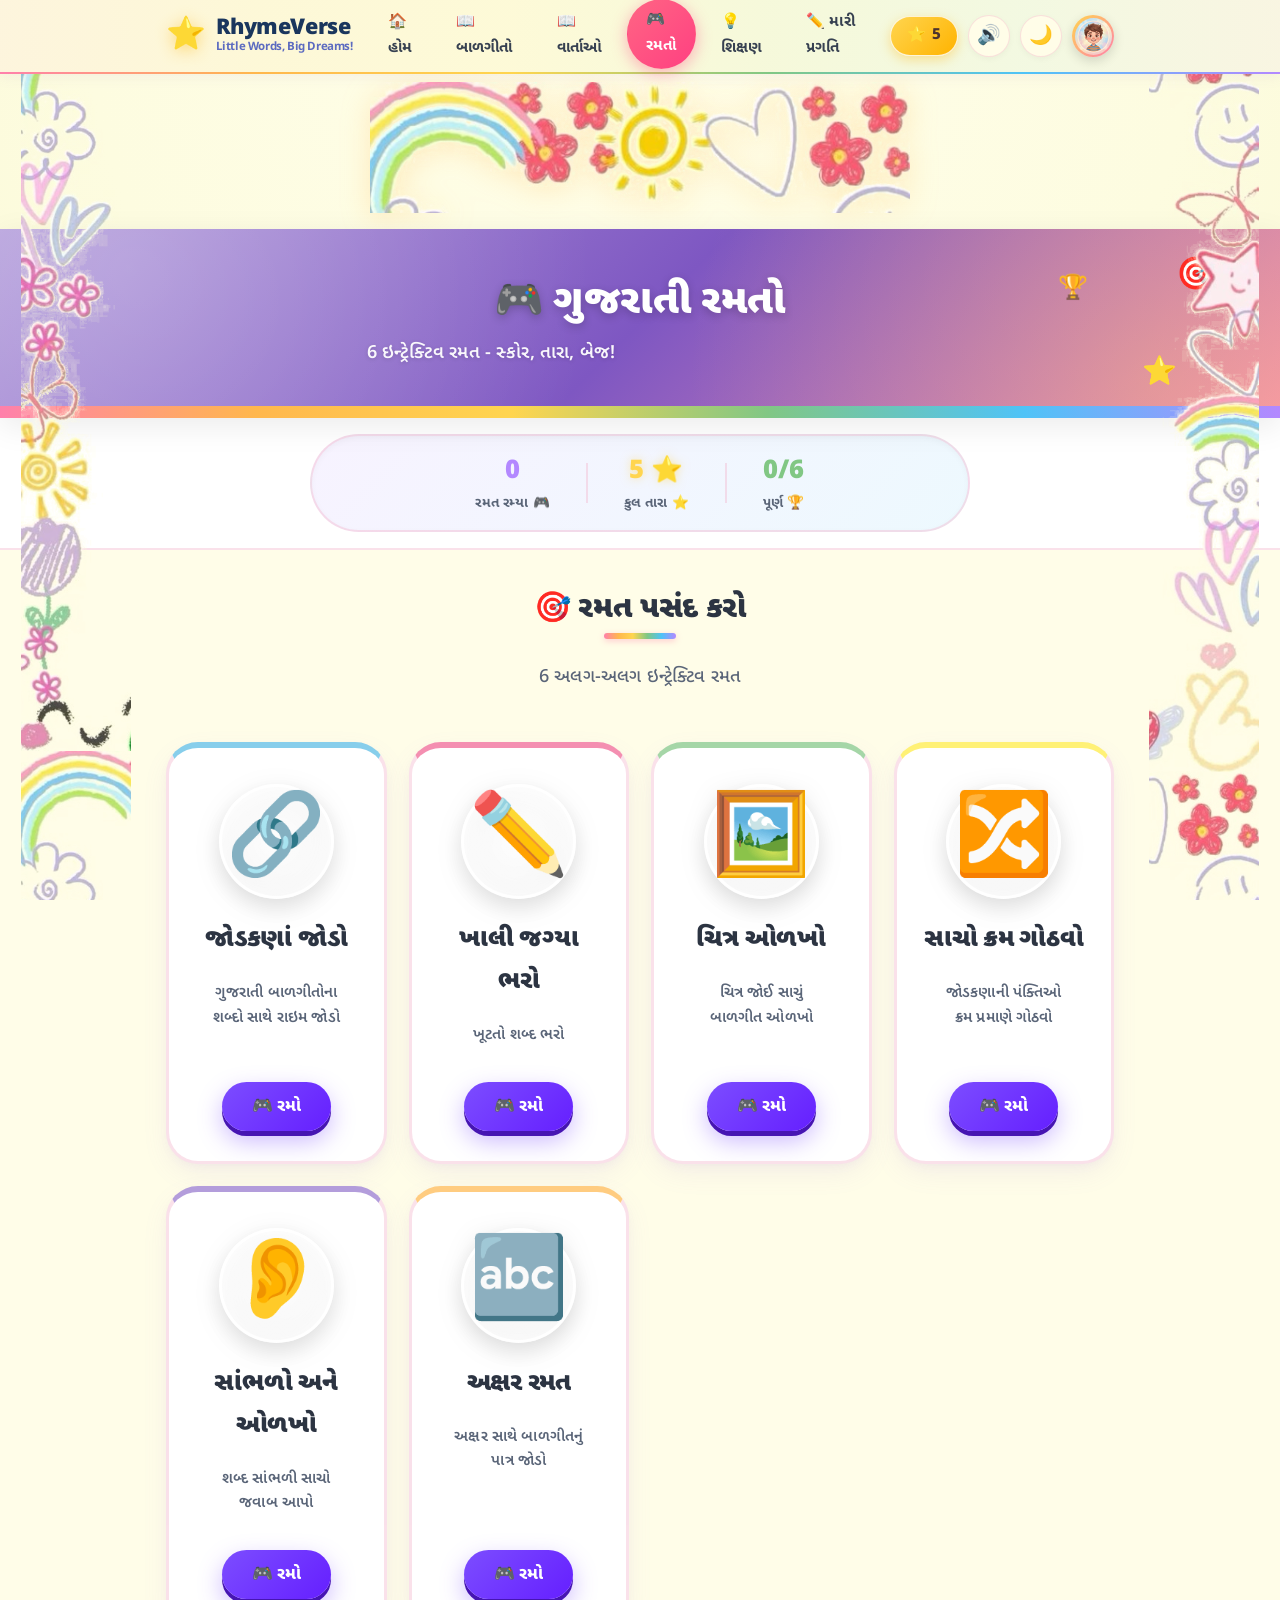
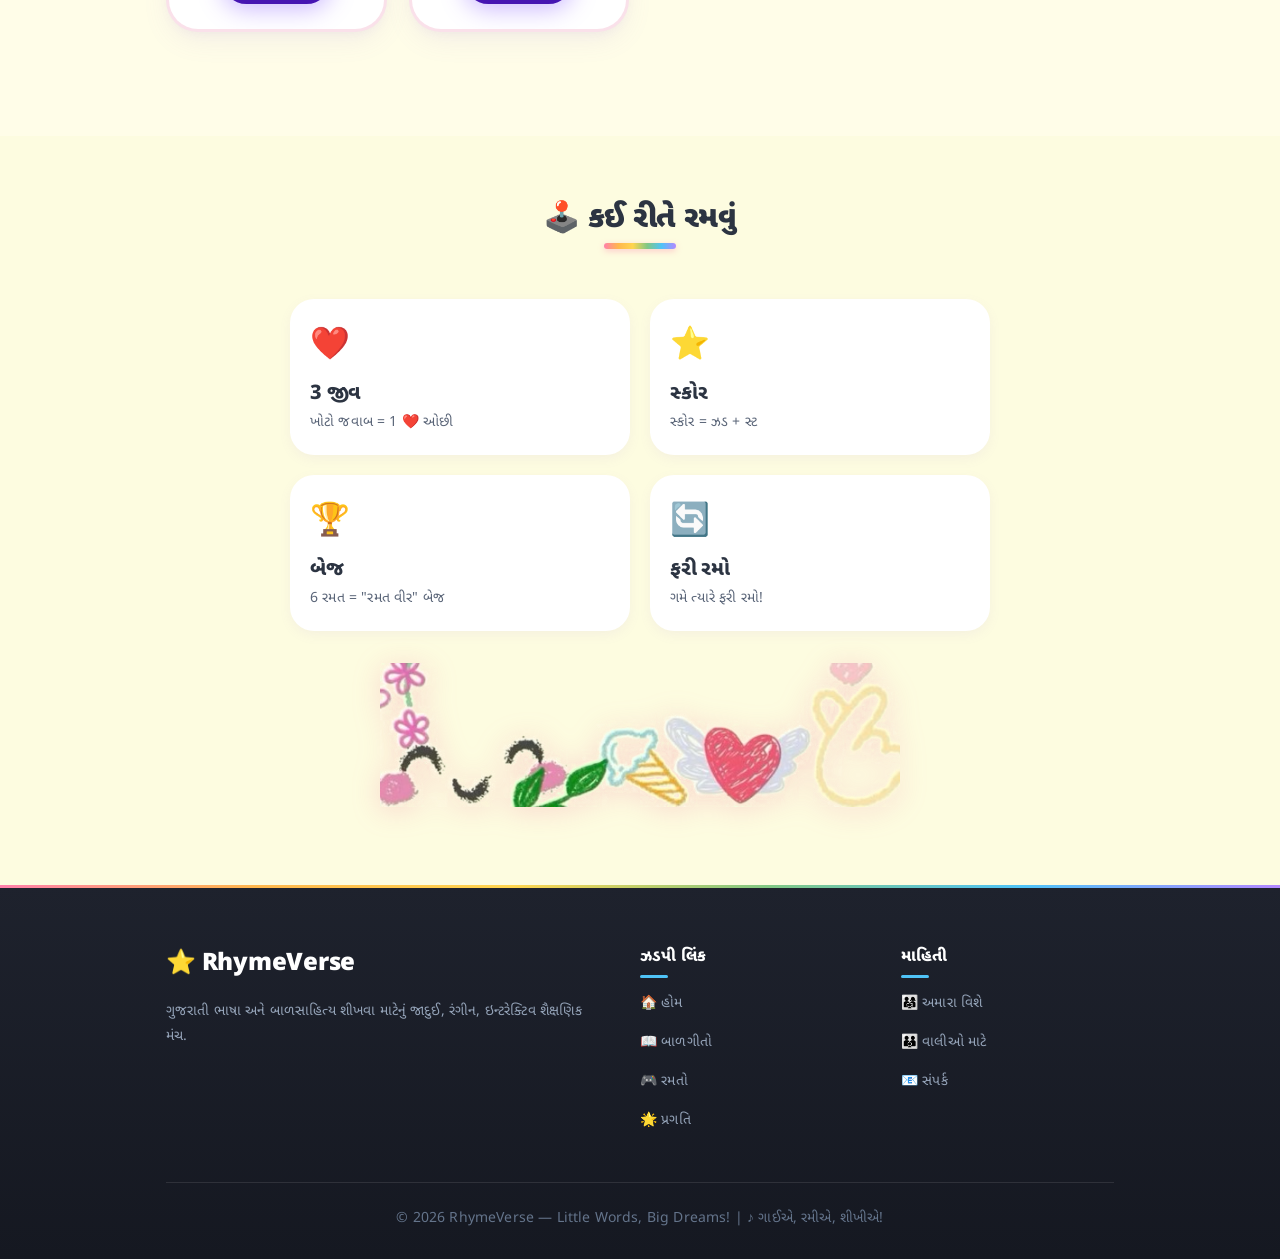
==== commit 55abdb73: "Replace cartoon stickers with hand-drawn pastel doodle frame around dashboard layout" ====
--- a/frontend/games.html
+++ b/frontend/games.html
@@ -14,30 +14,9 @@
 </head>
 <body>
 
-<!-- STICKERS IN A ROW ON THE SIDES OF THE SCREEN -->
-<aside class="stickers-side-rail rail-left" aria-label="ડાબી બાજુના સ્ટીકર્સ">
-  <div class="sticker-wrapper sticker-doraemon-wrap" onclick="App.celebrate()" title="ડોરેમોન">
-    <img src="assets/images/sticker_doraemon.png" alt="ડોરેમોન સ્ટીકર" class="diecut-sticker">
-  </div>
-  <div class="sticker-wrapper sticker-bheem-wrap" onclick="App.celebrate()" title="છોટા ભીમ">
-    <img src="assets/images/sticker_bheem.png" alt="છોટા ભીમ સ્ટીકર" class="diecut-sticker">
-  </div>
-</aside>
-
-<aside class="stickers-side-rail rail-right" aria-label="જમણી બાજુના સ્ટીકર્સ">
-  <div class="sticker-wrapper sticker-hattori-wrap" onclick="App.celebrate()" title="હાતોરી">
-    <img src="assets/images/sticker_hattori.png" alt="હાતોરી સ્ટીકર" class="diecut-sticker">
-  </div>
-  <div class="sticker-wrapper sticker-pikachu-wrap" onclick="App.celebrate()" title="પીકાચૂ">
-    <img src="assets/images/sticker_pikachu.png" alt="પીકાચૂ સ્ટીકર" class="diecut-sticker">
-  </div>
-  <div class="sticker-wrapper sticker-tomjerry-wrap" onclick="App.celebrate()" title="ટોમ અને જેરી">
-    <img src="assets/images/sticker_tom_jerry.png" alt="ટોમ અને જેરી સ્ટીકર" class="diecut-sticker">
-  </div>
-  <div class="sticker-wrapper sticker-signpost-wrap" onclick="App.celebrate()" title="Read Play Learn Grow">
-    <img src="assets/images/sticker_signpost.png" alt="સાઇનપોસ્ટ સ્ટીકર" class="diecut-sticker">
-  </div>
-</aside>
+<!-- WHIMSICAL STORYBOOK DOODLE FRAME AROUND DASHBOARD LAYOUT -->
+<div class="doodle-layout-frame-left" aria-hidden="true" title="RhymeVerse Doodle Frame"></div>
+<div class="doodle-layout-frame-right" aria-hidden="true" title="RhymeVerse Doodle Frame"></div>
 
 <!-- NAVIGATION -->
 <nav class="navbar">
@@ -83,6 +62,11 @@
   </div>
 </div>
 
+<!-- TOP DOODLE FRAME BANNER (RAINBOW, SMILING SUN, BLOSSOMS) -->
+<div class="doodle-frame-banner-top" aria-hidden="true" onclick="if(window.App) App.celebrate();" title="જાદુઈ સુરજ અને મેઘધનુષ">
+  <img src="assets/images/doodle_strip_top.png" alt="Doodle Rainbow and Sun Frame Banner">
+</div>
+
 <!-- PAGE HEADER -->
 <div class="page-header" style="background: linear-gradient(135deg, #B39DDB, #7E57C2, #F48FB1);">
   <div class="container">
@@ -167,6 +151,10 @@
         <p style="color:var(--text-secondary);font-size:0.875rem;">ગમે ત્યારે ફરી રમો!</p>
       </div>
     </div>
+  </div>
+  <!-- BOTTOM DOODLE FRAME BANNER (SMILEY, ICE CREAM, WINGED HEART) -->
+  <div class="doodle-frame-banner-bottom" aria-hidden="true" onclick="if(window.App) App.celebrate();" title="મીઠી આઈસ્ક્રીમ અને સ્માઈલી">
+    <img src="assets/images/doodle_strip_bottom.png" alt="Doodle Smiley and Ice Cream Frame Banner">
   </div>
 </section>
 
@@ -202,10 +190,10 @@
   </div>
 </footer>
 
-<script src="js/data.js?v=7"></script>
-<script src="js/app.js?v=7"></script>
-<script src="js/components.js?v=7"></script>
-<script src="js/games.js?v=7"></script>
+<script src="js/data.js?v=8"></script>
+<script src="js/app.js?v=8"></script>
+<script src="js/components.js?v=8"></script>
+<script src="js/games.js?v=8"></script>
 <script>
   document.addEventListener('DOMContentLoaded', function() {
     // Update stats display
--- a/frontend/css/main.css
+++ b/frontend/css/main.css
@@ -65,16 +65,16 @@
   --transition: 0.28s cubic-bezier(0.34, 1.3, 0.64, 1);
   --transition-smooth: 0.3s ease;
 
-  /* Light mode defaults */
-  --bg-primary: #FFFDF9;
-  --bg-secondary: #F4F7FD;
+  /* Light mode defaults (Matching the warm butter-cream doodle frame #FDFCE0) */
+  --bg-primary: #FDFCE0;
+  --bg-secondary: #FFFDE8;
   --bg-card: #FFFFFF;
   --text-primary: #2C3442;
   --text-secondary: #5A6578;
   --text-muted: #8E9AAB;
-  --border-color: rgba(179, 136, 255, 0.15);
-  --border-color-hover: rgba(179, 136, 255, 0.4);
-  --nav-bg: rgba(255, 255, 255, 0.92);
+  --border-color: rgba(240, 168, 196, 0.35);
+  --border-color-hover: rgba(240, 98, 146, 0.55);
+  --nav-bg: rgba(253, 252, 224, 0.94);
 
   /* Rainbow Accents */
   --rainbow-bar: linear-gradient(90deg, #FF80AB 0%, #FFB74D 20%, #FFD54F 40%, #81C784 60%, #4FC3F7 80%, #B388FF 100%);
@@ -118,7 +118,7 @@
 
 body {
   font-family: var(--font-guj);
-  background: #E8F4FD radial-gradient(circle at 50% 0%, #FFFFFF 0%, #E3F2FD 45%, #EBF7FF 100%);
+  background: #FDFCE0 radial-gradient(circle at 50% 0%, #FFFEEA 0%, #FDFCE0 50%, #F9F7D0 100%);
   background-attachment: fixed;
   color: var(--text-primary);
   line-height: 1.7;
@@ -1471,109 +1471,91 @@
 }
 
 /* =========================================================
-   STICKERS IN A ROW ON THE SIDES OF THE SCREEN
+   WHIMSICAL STORYBOOK DOODLE FRAME AROUND DASHBOARD LAYOUT
+   (Featuring authentic crayon flowers, sun, rainbows, hearts & butterflies)
    ========================================================= */
-.stickers-side-rail {
+.doodle-layout-frame-left,
+.doodle-layout-frame-right {
   position: fixed;
-  top: 96px;
-  bottom: 24px;
-  width: 95px;
-  display: flex;
-  flex-direction: column;
-  align-items: center;
-  justify-content: space-evenly;
+  top: 0;
+  bottom: 0;
+  width: 140px;
+  z-index: 95;
   pointer-events: none;
-  z-index: 100;
+  background-repeat: repeat-y;
+  background-size: 100% auto;
+  opacity: 0.98;
   transition: opacity 0.3s ease;
 }
 
-.rail-left {
-  left: 14px;
-}
-
-.rail-right {
-  right: 14px;
-}
-
-.sticker-wrapper {
+.doodle-layout-frame-left {
+  left: max(6px, calc(50% - 615px - 145px));
+  background-image: url('../assets/images/doodle_strip_left.png');
+  background-position: left top;
+}
+
+.doodle-layout-frame-right {
+  right: max(6px, calc(50% - 615px - 145px));
+  background-image: url('../assets/images/doodle_strip_right.png');
+  background-position: right top;
+}
+
+/* Top & Bottom Doodle Frame Ribbons around Dashboard Content */
+.doodle-frame-banner-top {
+  width: 100%;
+  max-width: 680px;
+  margin: 8px auto 16px;
+  display: flex;
+  justify-content: center;
+  align-items: center;
   pointer-events: auto;
   cursor: pointer;
-  position: relative;
-  transition: transform 0.35s cubic-bezier(0.34, 1.56, 0.64, 1), filter 0.35s ease;
   user-select: none;
-}
-
-/* Authentic Die-Cut Vinyl Sticker Styling (Crisp white die-cut contour) */
-.diecut-sticker {
+  transition: transform 0.35s cubic-bezier(0.34, 1.56, 0.64, 1);
+}
+
+.doodle-frame-banner-top:hover {
+  transform: scale(1.03) translateY(-3px);
+}
+
+.doodle-frame-banner-top img {
+  width: 100%;
+  max-width: 540px;
+  height: auto;
   display: block;
-  max-width: 100%;
+  filter: drop-shadow(0 4px 14px rgba(255, 183, 77, 0.28));
+  animation: doodleGentleFloat 5s ease-in-out infinite;
+}
+
+.doodle-frame-banner-bottom {
+  width: 100%;
+  max-width: 680px;
+  margin: 32px auto 14px;
+  display: flex;
+  justify-content: center;
+  align-items: center;
+  pointer-events: auto;
+  cursor: pointer;
+  user-select: none;
+  transition: transform 0.35s cubic-bezier(0.34, 1.56, 0.64, 1);
+}
+
+.doodle-frame-banner-bottom:hover {
+  transform: scale(1.03) translateY(-3px);
+}
+
+.doodle-frame-banner-bottom img {
+  width: 100%;
+  max-width: 520px;
   height: auto;
-  object-fit: contain;
-  filter: drop-shadow(0 0 1.5px #FFFFFF)
-          drop-shadow(0 0 3px #FFFFFF)
-          drop-shadow(0 0 5px rgba(255, 255, 255, 0.95))
-          drop-shadow(0 8px 18px rgba(0, 0, 0, 0.16));
-  transition: filter 0.35s ease;
-}
-
-/* Individual organic sticker tilts */
-.sticker-doraemon-wrap {
-  transform: rotate(-3deg);
-  max-width: 86px;
-  animation: stickerFloat 4s ease-in-out infinite;
-}
-.sticker-bheem-wrap {
-  transform: rotate(4deg);
-  max-width: 80px;
-  animation: stickerFloat 4.4s ease-in-out infinite 0.6s;
-}
-.sticker-hattori-wrap {
-  transform: rotate(3deg);
-  max-width: 86px;
-  animation: stickerFloat 3.8s ease-in-out infinite 0.3s;
-}
-.sticker-pikachu-wrap {
-  transform: rotate(-4deg);
-  max-width: 82px;
-  animation: stickerFloat 4.2s ease-in-out infinite 0.9s;
-}
-.sticker-tomjerry-wrap {
-  transform: rotate(5deg);
-  max-width: 88px;
-  animation: stickerFloat 4.6s ease-in-out infinite 1.2s;
-}
-.sticker-signpost-wrap {
-  transform: rotate(-2deg);
-  max-width: 90px;
-  animation: stickerFloat 5s ease-in-out infinite 0.2s;
-}
-
-@keyframes stickerFloat {
-  0%, 100% { transform: translateY(0px) rotate(var(--rot, 0deg)); }
-  50% { transform: translateY(-8px) rotate(calc(var(--rot, 0deg) + 2deg)); }
-}
-
-.sticker-doraemon-wrap { --rot: -3deg; }
-.sticker-bheem-wrap { --rot: 4deg; }
-.sticker-hattori-wrap { --rot: 3deg; }
-.sticker-pikachu-wrap { --rot: -4deg; }
-.sticker-tomjerry-wrap { --rot: 5deg; }
-.sticker-signpost-wrap { --rot: -2deg; }
-
-/* Interactive Sticker Hover Peeling Effect */
-.sticker-wrapper:hover {
-  transform: scale(1.22) translateY(-8px) rotate(8deg) !important;
-  z-index: 120;
-}
-.sticker-wrapper:hover .diecut-sticker {
-  filter: drop-shadow(0 0 2px #FFFFFF)
-          drop-shadow(0 0 6px #FFE082)
-          drop-shadow(0 0 10px rgba(255, 224, 130, 0.85))
-          drop-shadow(0 14px 28px rgba(0, 0, 0, 0.24));
-}
-
-.sticker-wrapper:active {
-  transform: scale(0.95) rotate(0deg) !important;
+  display: block;
+  filter: drop-shadow(0 4px 14px rgba(240, 98, 146, 0.24));
+  animation: doodleGentleFloat 5.4s ease-in-out infinite 0.7s;
+}
+
+@keyframes doodleGentleFloat {
+  0%, 100% { transform: translateY(0px); }
+  50% { transform: translateY(-6px); }
 }
 
 @media (min-width: 1400px) {
@@ -1587,19 +1569,26 @@
     max-width: 980px;
     padding: 0 16px;
   }
-  .stickers-side-rail {
-    width: 80px;
+  .doodle-layout-frame-left,
+  .doodle-layout-frame-right {
+    width: 110px;
   }
-  .rail-left { left: 8px; }
-  .rail-right { right: 8px; }
-  .sticker-wrapper {
-    max-width: 72px;
+  .doodle-layout-frame-left {
+    left: max(4px, calc(50% - 505px - 114px));
   }
+  .doodle-layout-frame-right {
+    right: max(4px, calc(50% - 505px - 114px));
+  }
 }
 @media (max-width: 1199px) {
-  /* On tablets and mobile, hide side sticker rails so they never block content */
-  .stickers-side-rail {
+  /* On tablets and mobile, side doodle rails tuck away so dashboard cards stay spacious */
+  .doodle-layout-frame-left,
+  .doodle-layout-frame-right {
     display: none !important;
+  }
+  .doodle-frame-banner-top img,
+  .doodle-frame-banner-bottom img {
+    max-width: 92%;
   }
 }
 
